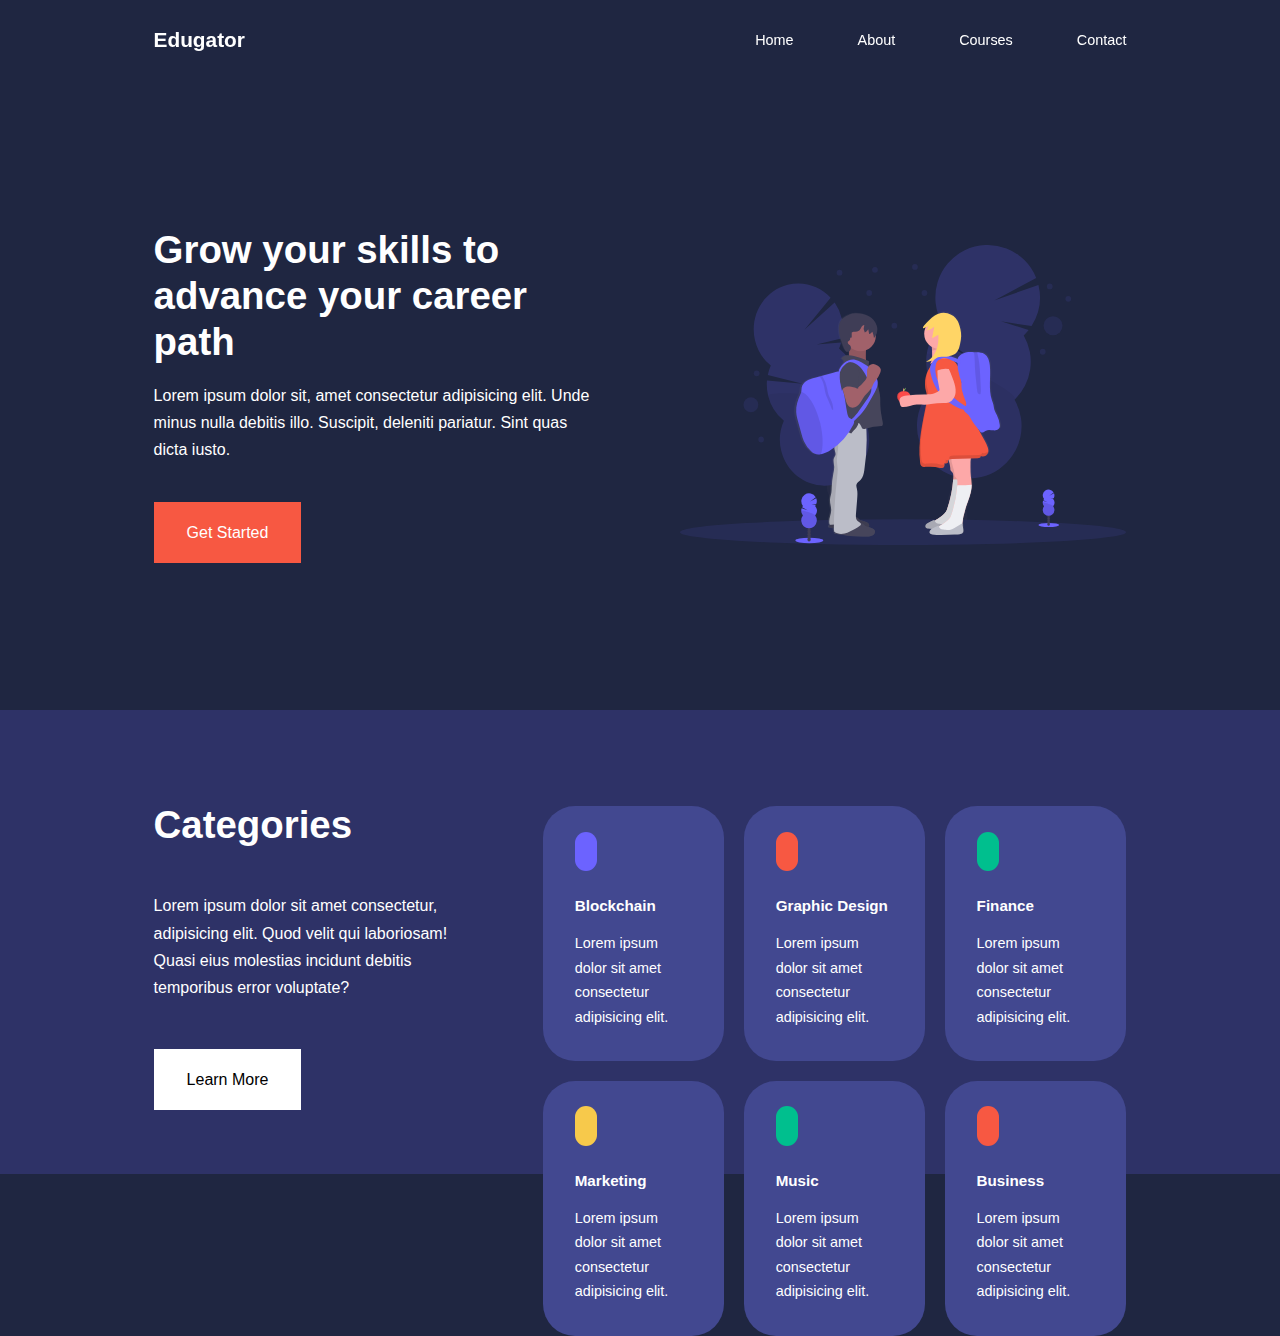
==== index.html @ 5b54a89e "nav scroll function" ====
<!DOCTYPE html>
<html lang="en">

<head>
    <meta charset="UTF-8">
    <meta name="viewport" content="width=device-width, initial-scale=1.0">
    <title>Edugator</title>
    <!-- IconScout cdn -->
    <link rel="stylesheet" href="https://unicons.iconscout.com/release/v4.0.8/css/line.css">
    <link rel="stylesheet" href="./style.css">
</head>

<body>
    <nav>
        <div class="container nav__container">
            <a href="index.html">
                <h4>Edugator</h4>
            </a>

            <ul class="nav__menu">
                <li><a href="index.html">Home</a></li>
                <li><a href="about.html">About</a></li>
                <li><a href="courses.html">Courses</a></li>
                <li><a href="contact.html">Contact</a></li>
            </ul>

            <button id="open-men-btn">
                <i class="uil uil-bars"></i>
            </button>

            <button id="close-menu-btn">
                <i class="uil uil-times"></i>
            </button>
        </div>
    </nav>

    <!-- END OF NAVBAR -->

    <header>
        <div class="container header__container">
            <div class="header__left">
                <h1>
                    Grow your skills to advance your career path
                </h1>
                <p>
                    Lorem ipsum dolor sit, amet consectetur adipisicing elit. Unde minus nulla debitis illo. Suscipit,
                    deleniti pariatur. Sint quas dicta iusto.</p>

                <a href="#" class="btn btn-primary">Get Started</a>
            </div>
            <div class="header__right">
                <div class="header__right-img">
                    <img src="./images/header.svg" alt="Header image">
                </div>
            </div>
        </div>
    </header>
    <!-- END OF HEADER SECTION -->


    <section class="categories">
        <div class="container categories__container">
            <div class="categories__left">
                <h1>Categories</h1>
                <p>Lorem ipsum dolor sit amet consectetur, adipisicing elit. Quod velit qui laboriosam! Quasi eius
                    molestias incidunt debitis temporibus error voluptate?</p>
                <a href="#" class="btn"> Learn More</a>
            </div>

            <div class="categories__right">
                <article class="category">
                    <span class="category__icon">
                        <i class="uil uil-bitcoin-circle"></i>
                    </span>
                    <h5>Blockchain</h5>
                    <p>Lorem ipsum dolor sit amet consectetur adipisicing elit. </p>
                </article>

                <article class="category">
                    <span class="category__icon">
                        <i class="uil uil-palette"></i>
                    </span>
                    <h5>Graphic Design</h5>
                    <p>Lorem ipsum dolor sit amet consectetur adipisicing elit. </p>
                </article>

                <article class="category">
                    <span class="category__icon">
                        <i class="uil uil-usd-circle"></i>
                    </span>
                    <h5>Finance</h5>
                    <p>Lorem ipsum dolor sit amet consectetur adipisicing elit. </p>
                </article>

                <article class="category">
                    <span class="category__icon">
                        <i class="uil uil-megaphone"></i>
                    </span>
                    <h5>Marketing</h5>
                    <p>Lorem ipsum dolor sit amet consectetur adipisicing elit. </p>
                </article>

                <article class="category">
                    <span class="category__icon">
                        <i class="uil uil-music"></i>
                    </span>
                    <h5>Music</h5>
                    <p>Lorem ipsum dolor sit amet consectetur adipisicing elit. </p>
                </article>

                <article class="category">
                    <span class="category__icon">
                        <i class="uil uil-puzzle-piece"></i>
                    </span>
                    <h5>Business</h5>
                    <p>Lorem ipsum dolor sit amet consectetur adipisicing elit. </p>
                </article>
            </div>
        </div>
    </section>
    <!-- END OF CATEGORIES -->

    <script src="./script.js"></script>
</body>

</html>
---- style.css ----
* {
    margin: 0;
    padding: 0;
    box-sizing: border-box;
    border: none;
    outline: none;
    list-style: none;
    text-decoration: none;
}

:root {
    --color-primary: #6c63ff;
    --color-success: #00bf8e;
    --color-warning: #f7c94b;
    --color-danger: #f75842;
    --color-danger-varient: rgba(247, 88, 66, .4);
    --color-white: #fff;
    --color-light: rgba(255, 255, 255, .7);
    --color-black: #000;
    --color-bg: #1f2641;
    --color-bg-1: #2e3267;
    --color-bg-2: #424890;

    --container-width-lg: 76%;
    --container-width-md: 90%;
    --container-width-sm: 94%;

    --transition: all .4s ease
}

body {
    font-family: Montserrat, sans-serif;
    line-height: 1.7;
    color: var(--color-white);
    background: var(--color-bg);
}

.container {
    width: var(--container-width-lg);
    margin: 0 auto;
}

section {
    padding: 6rem 0;
}

section h2 {
    text-align: center;
    margin-bottom: 4rem;
}

h1, h2, h3, h4, h5 {
    line-height: 1.2;
}

h1 {
    font-size: 2.4rem;
}

h2 {
    font-size: 2rem;
}

h3 {
    font-size: 1.6rem;
}

h4 {
    font-size: 1.3rem;
}

a {
    color: var(--color-white);
}

img {
    width: 100%;
    display: block;
    object-fit: cover;
}

.btn {
    display: inline-block;
    background-color: var(--color-white);
    color: var(--color-black);
    padding: 1rem 2rem;
    border: 1px solid transparent;
    font-weight: 500;
    transition: var(--transition);
}

.btn:hover {
    background: transparent;
    border-color: var(--color-white);
    color: white;
}

.btn-primary {
    background: var(--color-danger);
    color: var(--color-white);
}

/* ========== NAVBAR =========== */
nav {
    width: 100%;
    height: 5rem;
    position: fixed;
    top: 0;
    left: 0;
    z-index: 11;
}

.window-scroll {
    background: var(--color-primary);
    box-shadow: 0 3rem 3rem rgba(0, 0, 0, 0.3);
}

.nav__container {
    height: 100%;
    display: flex;
    align-items: center;
    justify-content: space-between;
}

.nav__menu {
    display: flex;
    gap: 4rem;
}

.nav__menu a {
    font-size: .9rem;
    color: var(--color-white);
    transition: var(--transition);
}

.nav__menu a:hover {
    color: var(--color-bg-2);
}

nav button {
    display: none;
}

/* ========= HEADER ========= */
header {
    position: relative;
    top: 5rem;
    overflow: hidden;
    margin-bottom: 5rem;
    height: 70vh;
}

.header__container {
    display: grid;
    grid-template-columns: 1fr 1fr;
    align-items: center;
    height: 100%;
    gap: 5rem;
}

.header__left p {
    margin: 1rem 0 2.4rem;
}

/* CATEGORIES */
.categories {
    background: var(--color-bg-1);
    height: 29rem;
}

.categories h1 {
    line-height: 1;
    margin-bottom: 3rem;
}


.categories__container {
    display: grid;
    grid-template-columns: 40% 60%;
    /* gap: 4rem; */
}

.categories__left p {
    margin: 1rem 0 3rem;
}

.categories__left {
    margin-right: 4rem;
}

.categories__right {
    display: grid;
    grid-template-columns: repeat(3, 1fr);
    gap: 1.2rem;
}

.category {
    background: var(--color-bg-2);
    padding: 2rem;
    border-radius: 2rem;
    transition: var(--transition);
}

.category:hover {
    box-shadow: 0 3rem 3rem rgba(0, 0, 0, 0.2);
    z-index: 1;
}

.category__icon {
    background: var(--color-primary);
    padding: 0.7rem;
    border-radius: 0.9rem;
}

.category:nth-child(2) .category__icon {
    background: var(--color-danger);
}

.category:nth-child(3) .category__icon {
    background: var(--color-success);
}

.category:nth-child(4) .category__icon {
    background: var(--color-warning);
}

.category:nth-child(5) .category__icon {
    background: var(--color-success);
}

.category:nth-child(6) .category__icon {
    background: var(--color-danger);
}

.category h5 {
    margin: 2rem 0 1rem;
    font-size: .95rem;
}

.category p {
    font-size: 0.9rem;
}
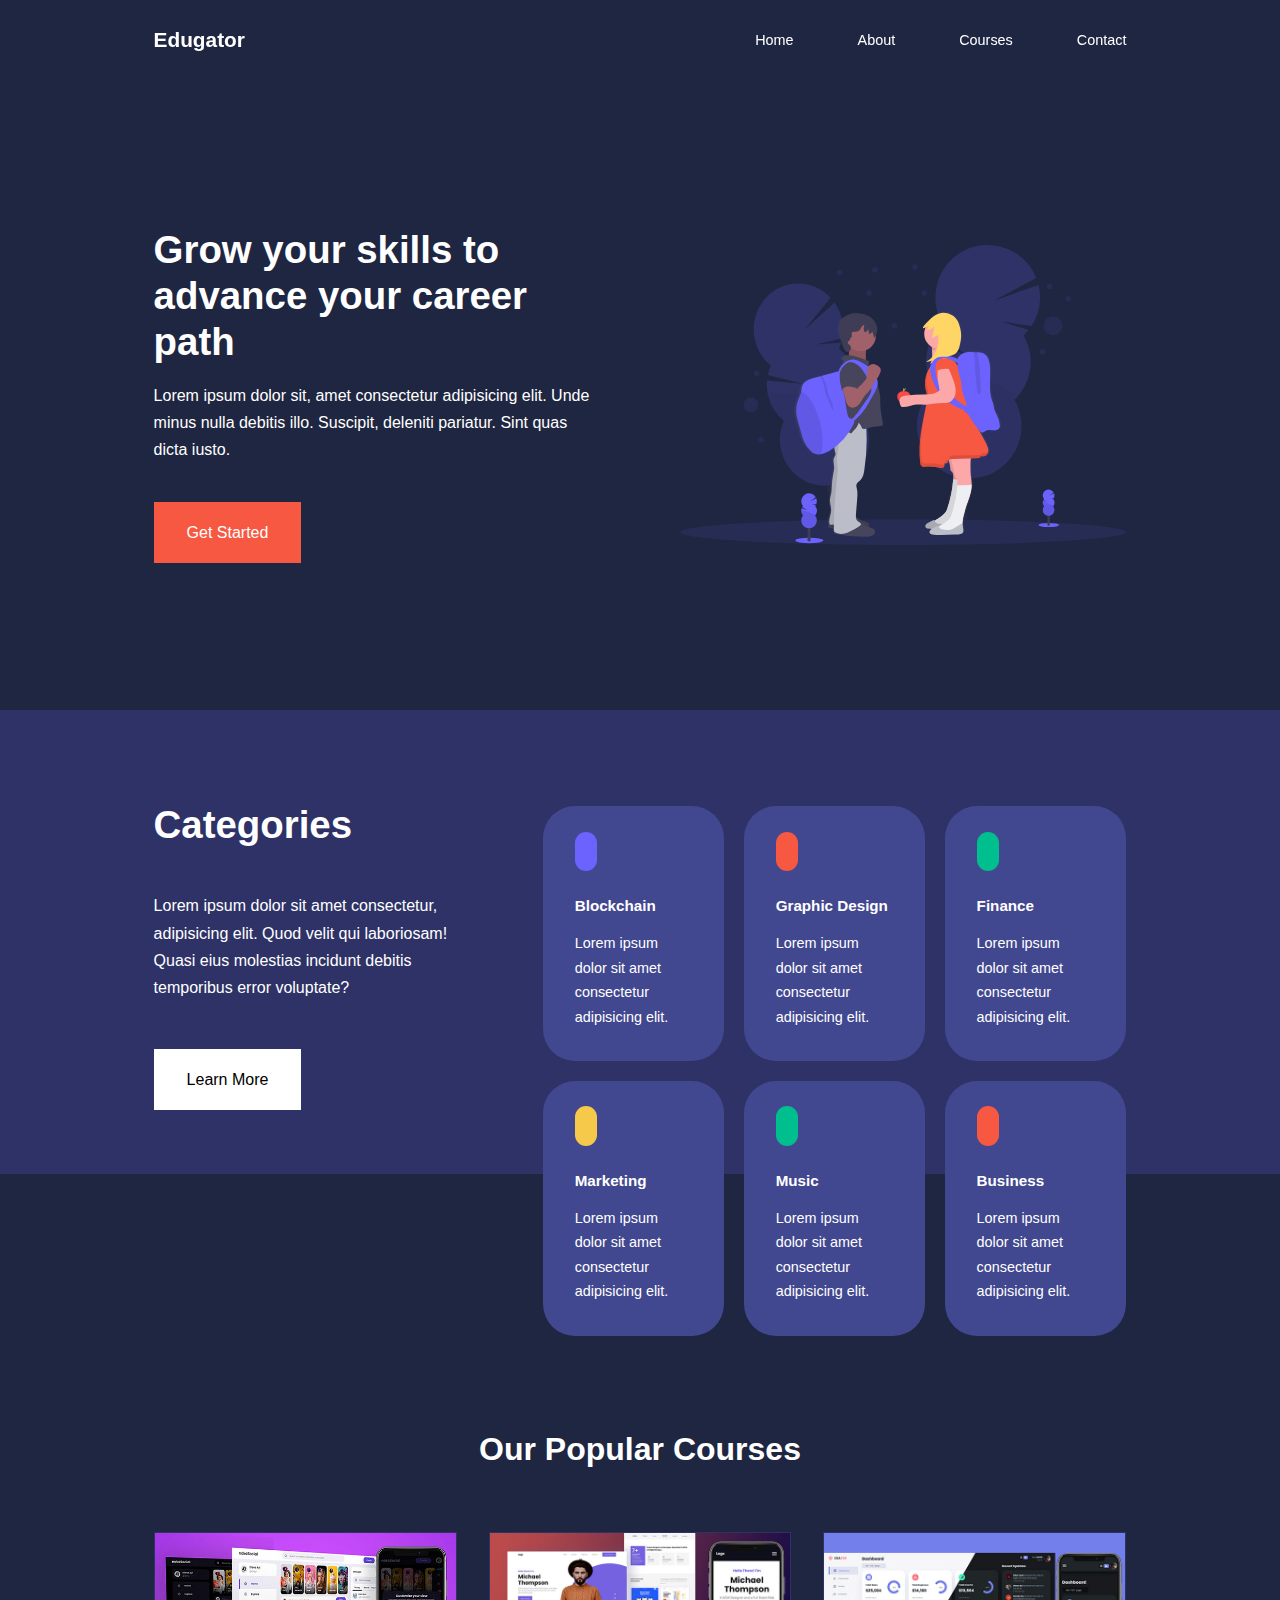
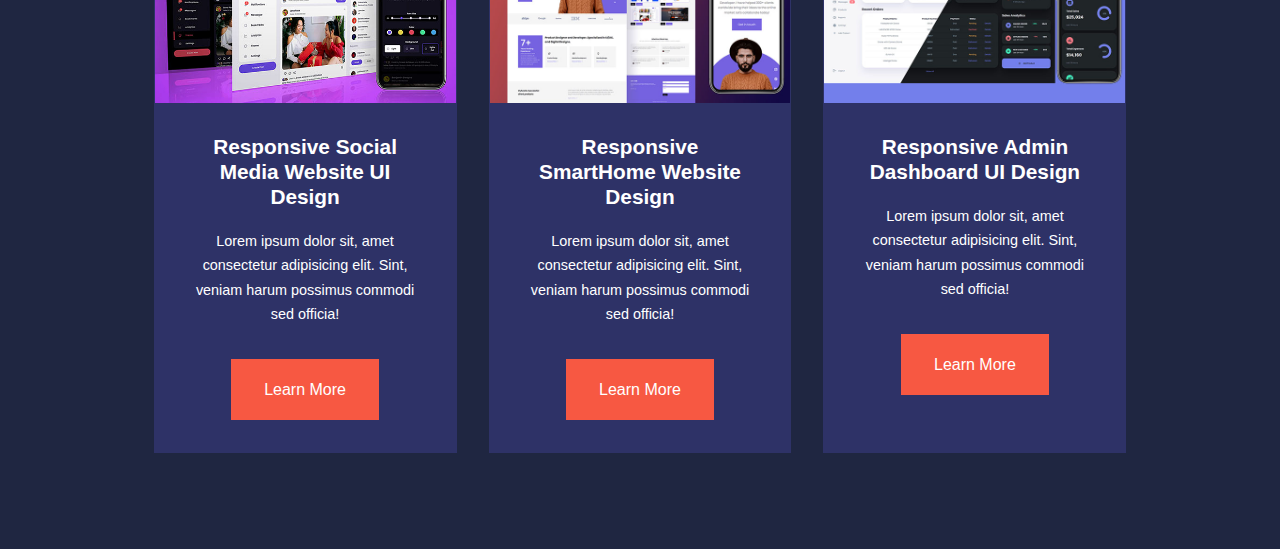
==== commit 2c476ae3: "course section done" ====
--- a/index.html
+++ b/index.html
@@ -120,6 +120,54 @@
     </section>
     <!-- END OF CATEGORIES -->
 
+
+    <section class="courses">
+        <h2>Our Popular Courses</h2>
+        <div class="container courses__container">
+
+            <article class="course">
+                <div class="course__image">
+                    <img src="./images/course1.jpg" alt="">
+                </div>
+                <div class="course__info">
+                    <h4> Responsive Social Media Website UI Design</h4>
+                    <p>Lorem ipsum dolor sit, amet consectetur adipisicing elit. Sint, veniam harum possimus commodi sed
+                        officia!</p>
+                    <a href="#" class="btn btn-primary">Learn More</a>
+                </div>
+
+            </article>
+
+            <article class="course">
+                <div class="course__image">
+                    <img src="./images/course2.jpg" alt="">
+                </div>
+                <div class="course__info">
+
+
+                    <h4> Responsive SmartHome Website Design</h4>
+                    <p>Lorem ipsum dolor sit, amet consectetur adipisicing elit. Sint, veniam harum possimus commodi sed
+                        officia!</p>
+                    <a href="#" class="btn btn-primary">Learn More</a>
+                </div>
+            </article>
+
+            <article class="course">
+                <div class="course__image">
+                    <img src="./images/course3.jpg" alt="">
+                </div>
+                <div class="course__info">
+
+                    <h4> Responsive Admin Dashboard UI Design</h4>
+                    <p>Lorem ipsum dolor sit, amet consectetur adipisicing elit. Sint, veniam harum possimus commodi sed
+                        officia!</p>
+                    <a href="#" class="btn btn-primary">Learn More</a>
+                </div>
+            </article>
+        </div>
+    </section>
+    <!-- END OF COURSES -->
+
     <script src="./script.js"></script>
 </body>
 
--- a/style.css
+++ b/style.css
@@ -239,4 +239,36 @@
 
 .category p {
     font-size: 0.9rem;
+}
+
+/* ========== COURSES ============ */
+.courses {
+    margin-top: 10rem;
+}
+
+.courses__container {
+    display: grid;
+    grid-template-columns: repeat(3, 1fr);
+    gap: 2rem;
+}
+
+.course {
+    background: var(--color-bg-1);
+    border: 1px solid transparent;
+    transition: var(--transition);
+    text-align: center;
+}
+
+.course:hover {
+    background-color: transparent;
+    border-color: var(--color-primary);
+}
+
+.course__info {
+    padding: 2rem;
+}
+
+.course p {
+    margin: 1.2rem 0 2rem;
+    font-size: .9rem;
 }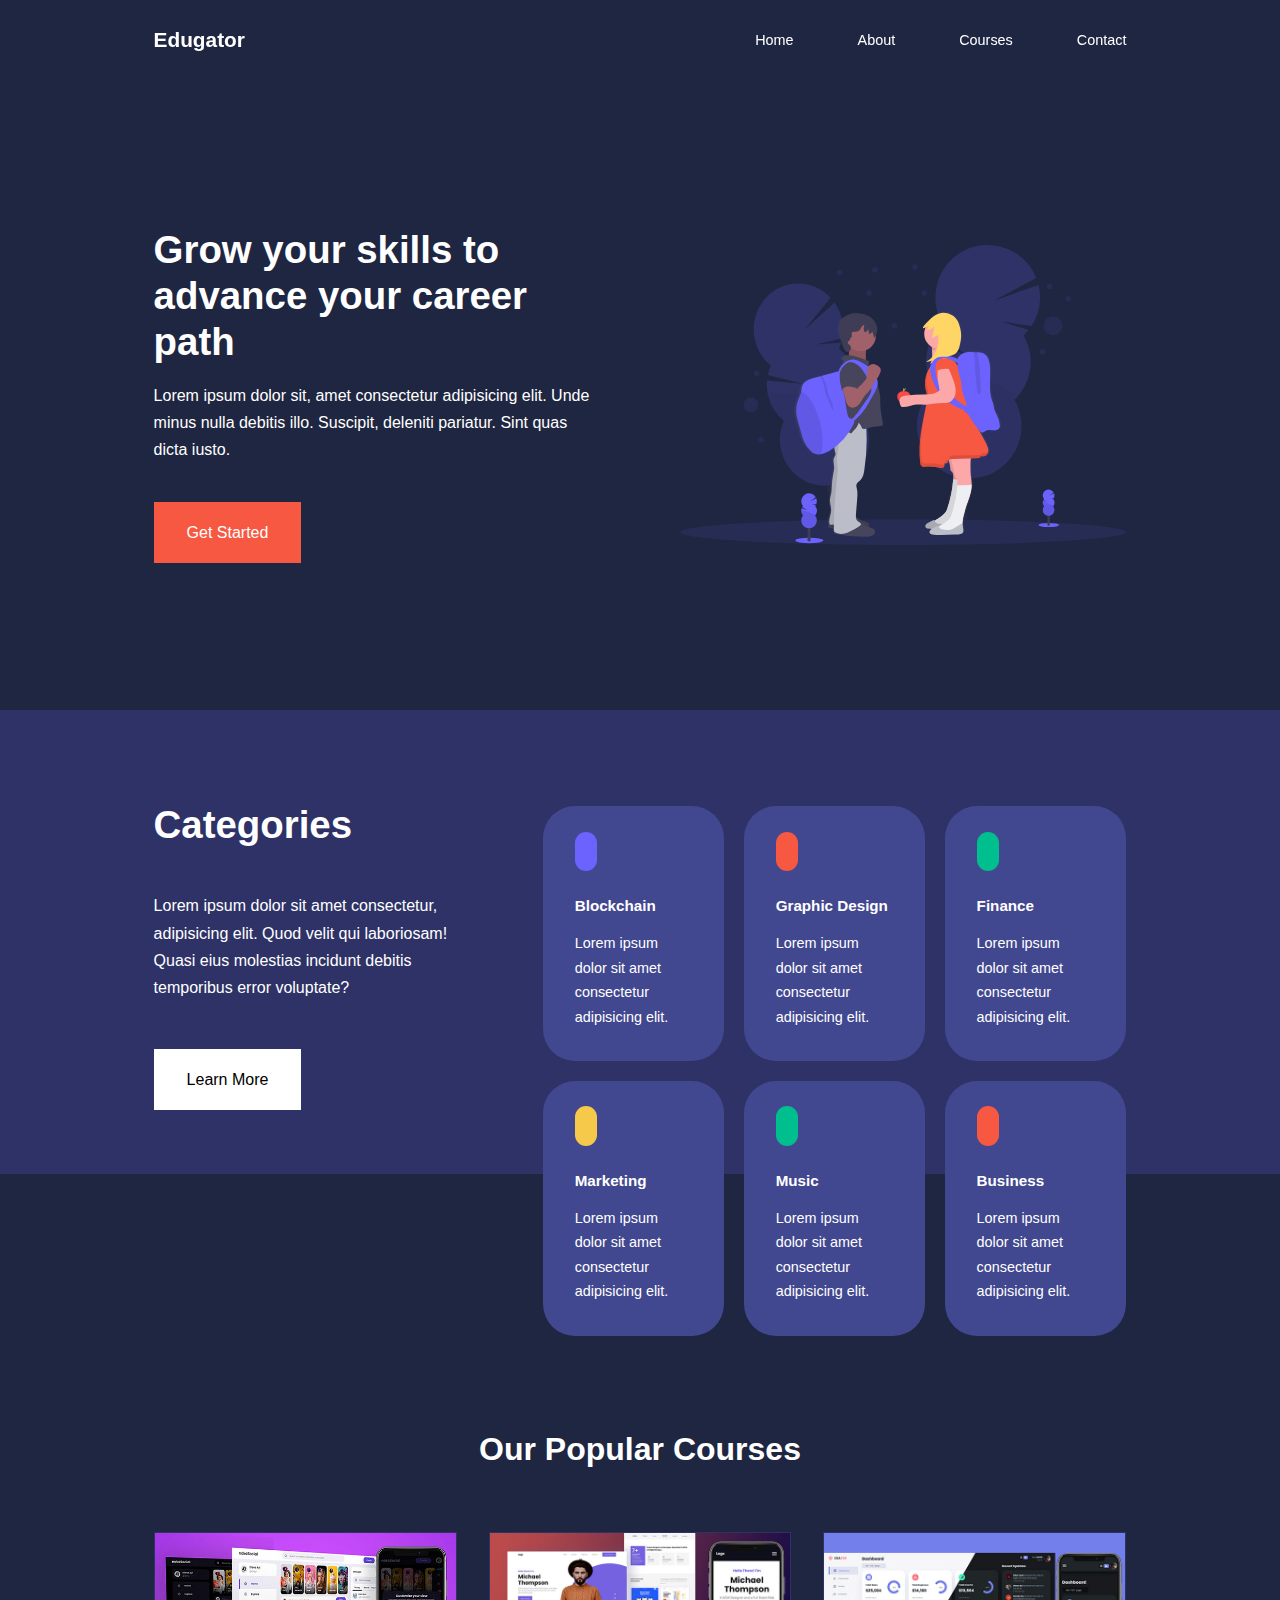
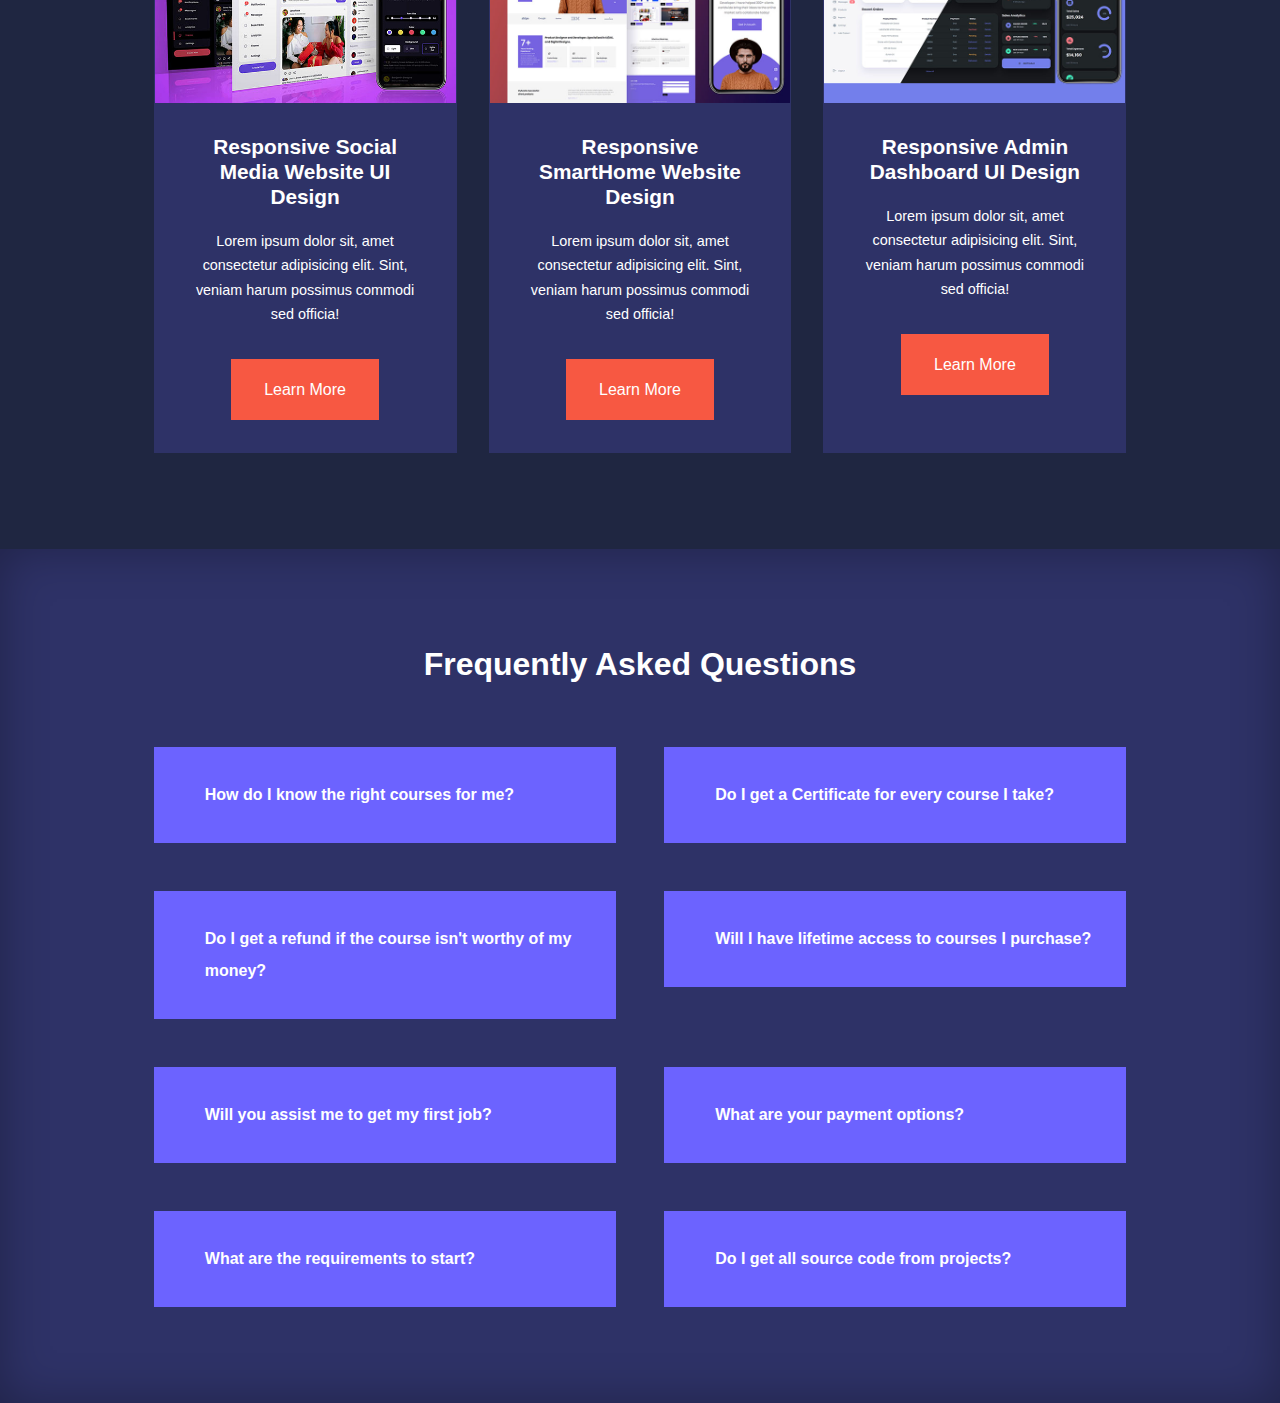
==== commit 4c81eea5: "FAQs done" ====
--- a/index.html
+++ b/index.html
@@ -168,6 +168,131 @@
     </section>
     <!-- END OF COURSES -->
 
+
+    <section class="faqs">
+        <h2>Frequently Asked Questions</h2>
+        <div class="container faqs__container">
+
+            <article class="faq">
+                <div class="faq__icon">
+                    <i class="uil uil-plus"></i>
+                </div>
+                <div class="question__answer">
+                    <h4>How do I know the right courses for me?</h4>
+                    <div class="ans">
+
+                        <p>Lorem ipsum dolor, sit amet consectetur adipisicing elit. Perferendis doloremque laudantium
+                            ex
+                            dolor
+                            mollitia ipsum velit aut, consequatur dignissimos vitae! Lorem ipsum, dolor sit amet
+                            consectetur
+                            adipisicing elit.
+                        </p>
+                    </div>
+                </div>
+            </article>
+
+            <article class="faq">
+                <div class="faq__icon">
+                    <i class="uil uil-plus"></i>
+                </div>
+                <div class="question__answer">
+                    <h4>Do I get a Certificate for every course I take?</h4>
+                    <p>Lorem ipsum dolor, sit amet consectetur adipisicing elit. Perferendis doloremque laudantium ex
+                        dolor
+                        mollitia ipsum velit aut, consequatur dignissimos vitae! Lorem ipsum, dolor sit amet consectetur
+                        adipisicing elit.
+                    </p>
+                </div>
+            </article>
+
+            <article class="faq">
+                <div class="faq__icon">
+                    <i class="uil uil-plus"></i>
+                </div>
+                <div class="question__answer">
+                    <h4>Do I get a refund if the course isn't worthy of my money?</h4>
+                    <p>Lorem ipsum dolor, sit amet consectetur adipisicing elit. Perferendis doloremque laudantium ex
+                        dolor
+                        mollitia ipsum velit aut, consequatur dignissimos vitae! Lorem ipsum, dolor sit amet consectetur
+                        adipisicing elit.
+                    </p>
+                </div>
+            </article>
+
+            <article class="faq">
+                <div class="faq__icon">
+                    <i class="uil uil-plus"></i>
+                </div>
+                <div class="question__answer">
+                    <h4>Will I have lifetime access to courses I purchase?</h4>
+                    <p>Lorem ipsum dolor, sit amet consectetur adipisicing elit. Perferendis doloremque laudantium ex
+                        dolor
+                        mollitia ipsum velit aut, consequatur dignissimos vitae! Lorem ipsum, dolor sit amet consectetur
+                        adipisicing elit.
+                    </p>
+                </div>
+            </article>
+
+            <article class="faq">
+                <div class="faq__icon">
+                    <i class="uil uil-plus"></i>
+                </div>
+                <div class="question__answer">
+                    <h4>Will you assist me to get my first job?</h4>
+                    <p>Lorem ipsum dolor, sit amet consectetur adipisicing elit. Perferendis doloremque laudantium ex
+                        dolor
+                        mollitia ipsum velit aut, consequatur dignissimos vitae! Lorem ipsum, dolor sit amet consectetur
+                        adipisicing elit.
+                    </p>
+                </div>
+            </article>
+
+            <article class="faq">
+                <div class="faq__icon">
+                    <i class="uil uil-plus"></i>
+                </div>
+                <div class="question__answer">
+                    <h4>What are your payment options?</h4>
+                    <p>Lorem ipsum dolor, sit amet consectetur adipisicing elit. Perferendis doloremque laudantium ex
+                        dolor
+                        mollitia ipsum velit aut, consequatur dignissimos vitae! Lorem ipsum, dolor sit amet consectetur
+                        adipisicing elit.
+                    </p>
+                </div>
+            </article>
+
+            <article class="faq">
+                <div class="faq__icon">
+                    <i class="uil uil-plus"></i>
+                </div>
+                <div class="question__answer">
+                    <h4>What are the requirements to start?</h4>
+                    <p>Lorem ipsum dolor, sit amet consectetur adipisicing elit. Perferendis doloremque laudantium ex
+                        dolor
+                        mollitia ipsum velit aut, consequatur dignissimos vitae! Lorem ipsum, dolor sit amet consectetur
+                        adipisicing elit.
+                    </p>
+                </div>
+            </article>
+
+            <article class="faq">
+                <div class="faq__icon">
+                    <i class="uil uil-plus"></i>
+                </div>
+                <div class="question__answer">
+                    <h4>Do I get all source code from projects?</h4>
+                    <p>Lorem ipsum dolor, sit amet consectetur adipisicing elit. Perferendis doloremque laudantium ex
+                        dolor
+                        mollitia ipsum velit aut, consequatur dignissimos vitae! Lorem ipsum, dolor sit amet consectetur
+                        adipisicing elit.
+                    </p>
+                </div>
+            </article>
+        </div>
+    </section>
+    <!-- =========== END OF FAQS =========== -->
+
     <script src="./script.js"></script>
 </body>
 
--- a/style.css
+++ b/style.css
@@ -7,6 +7,8 @@
     list-style: none;
     text-decoration: none;
 }
+
+@import url('https://fonts.googleapis.com/css2?family=Poppins:wght@200;300;400;500;600&family=Roboto:ital,wght@0,300;0,400;0,500;0,700;0,900;1,400&display=swap');
 
 :root {
     --color-primary: #6c63ff;
@@ -29,7 +31,8 @@
 }
 
 body {
-    font-family: Montserrat, sans-serif;
+    /* font-family: Montserrat, sans-serif; */
+    font-family: 'Roboto', sans-serif;
     line-height: 1.7;
     color: var(--color-white);
     background: var(--color-bg);
@@ -271,4 +274,43 @@
 .course p {
     margin: 1.2rem 0 2rem;
     font-size: .9rem;
+}
+
+/* ========== FAQS ============ */
+.faqs {
+    background: var(--color-bg-1);
+    box-shadow: inset 0 0 3rem rgba(0, 0, 0, 0.3);
+}
+
+.faqs__container {
+    display: grid;
+    grid-template-columns: 1fr 1fr;
+    gap: 3rem;
+}
+
+.faq {
+    background: var(--color-primary);
+    display: flex;
+    padding: 2rem;
+    gap: 1.2rem;
+    height: fit-content;
+    align-items: flex-start;
+    cursor: pointer;
+    transition: var(--transition);
+    overflow: hidden;
+}
+
+.faq h4 {
+    font-size: 1rem;
+    line-height: 2rem;
+}
+
+.faq p {
+    margin-top: 1rem;
+    font-size: .9rem;
+    display: none;
+}
+
+.faq.open p {
+    display: block;
 }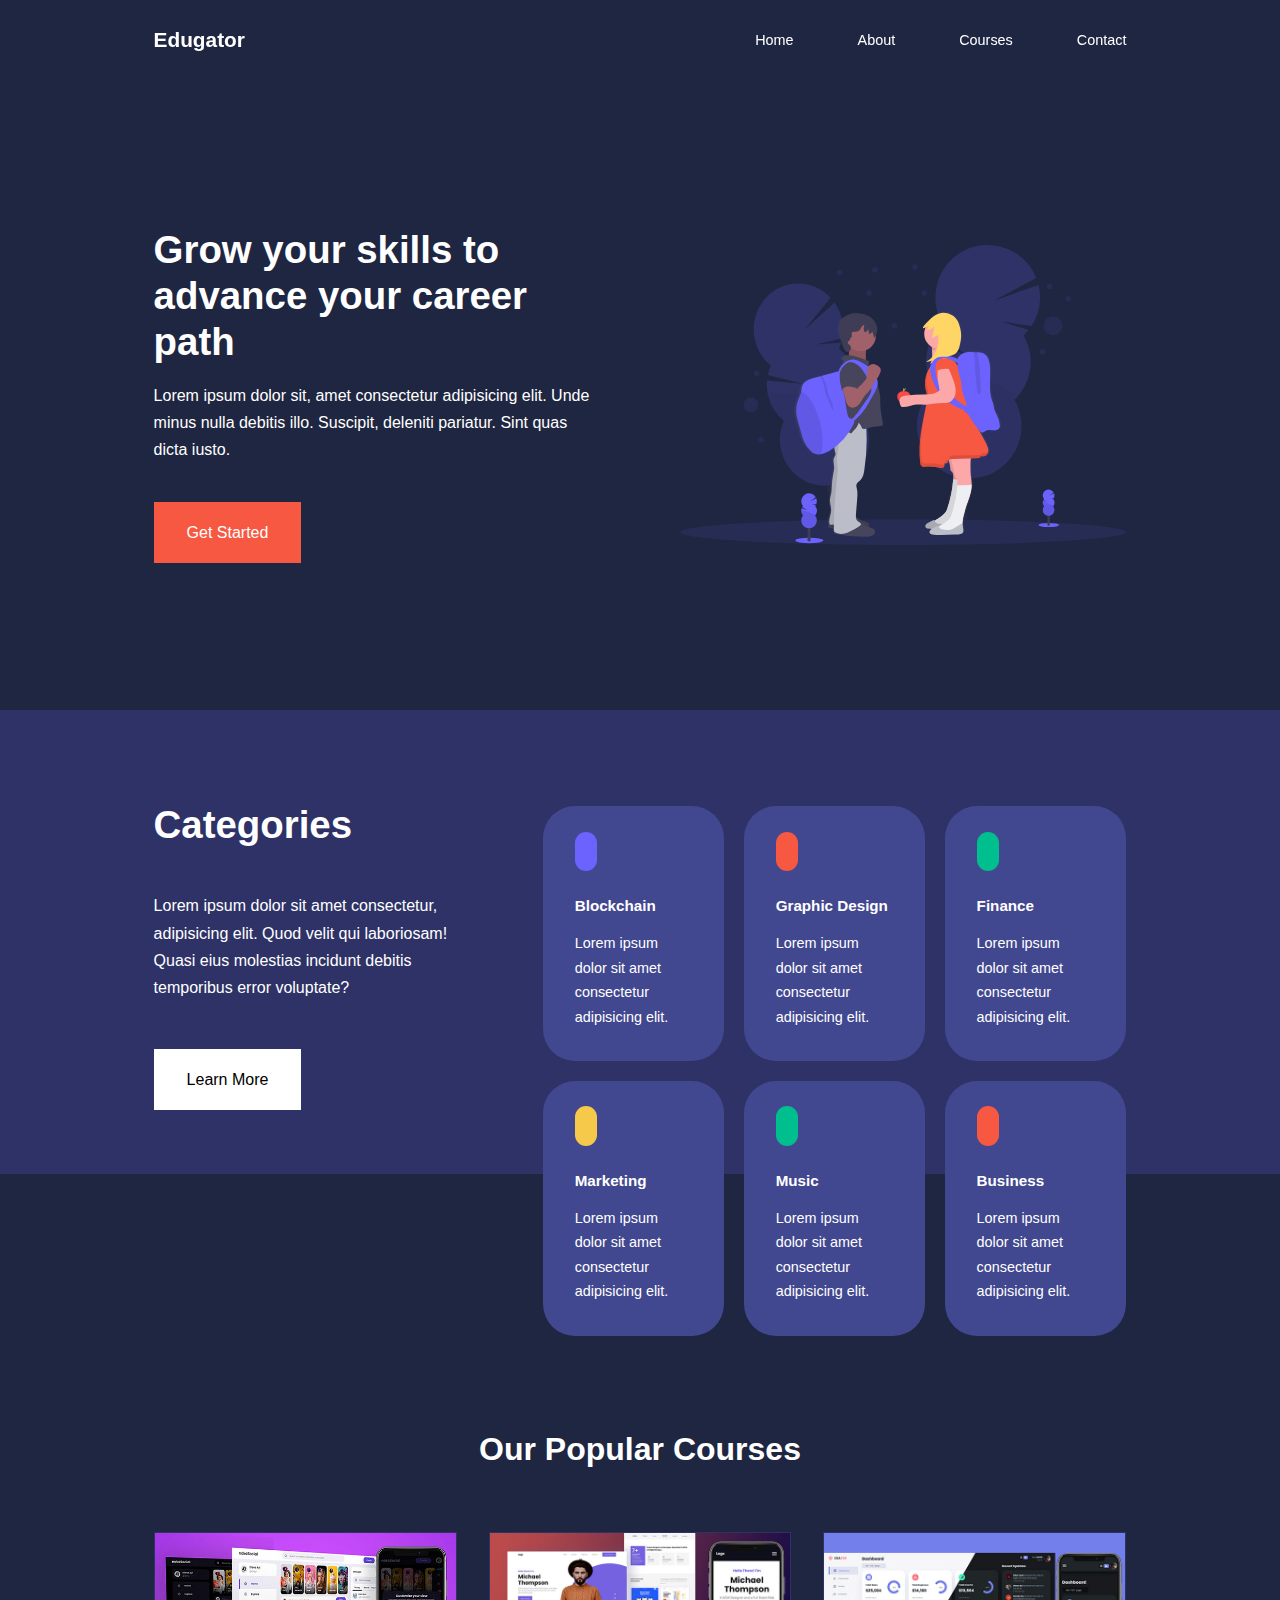
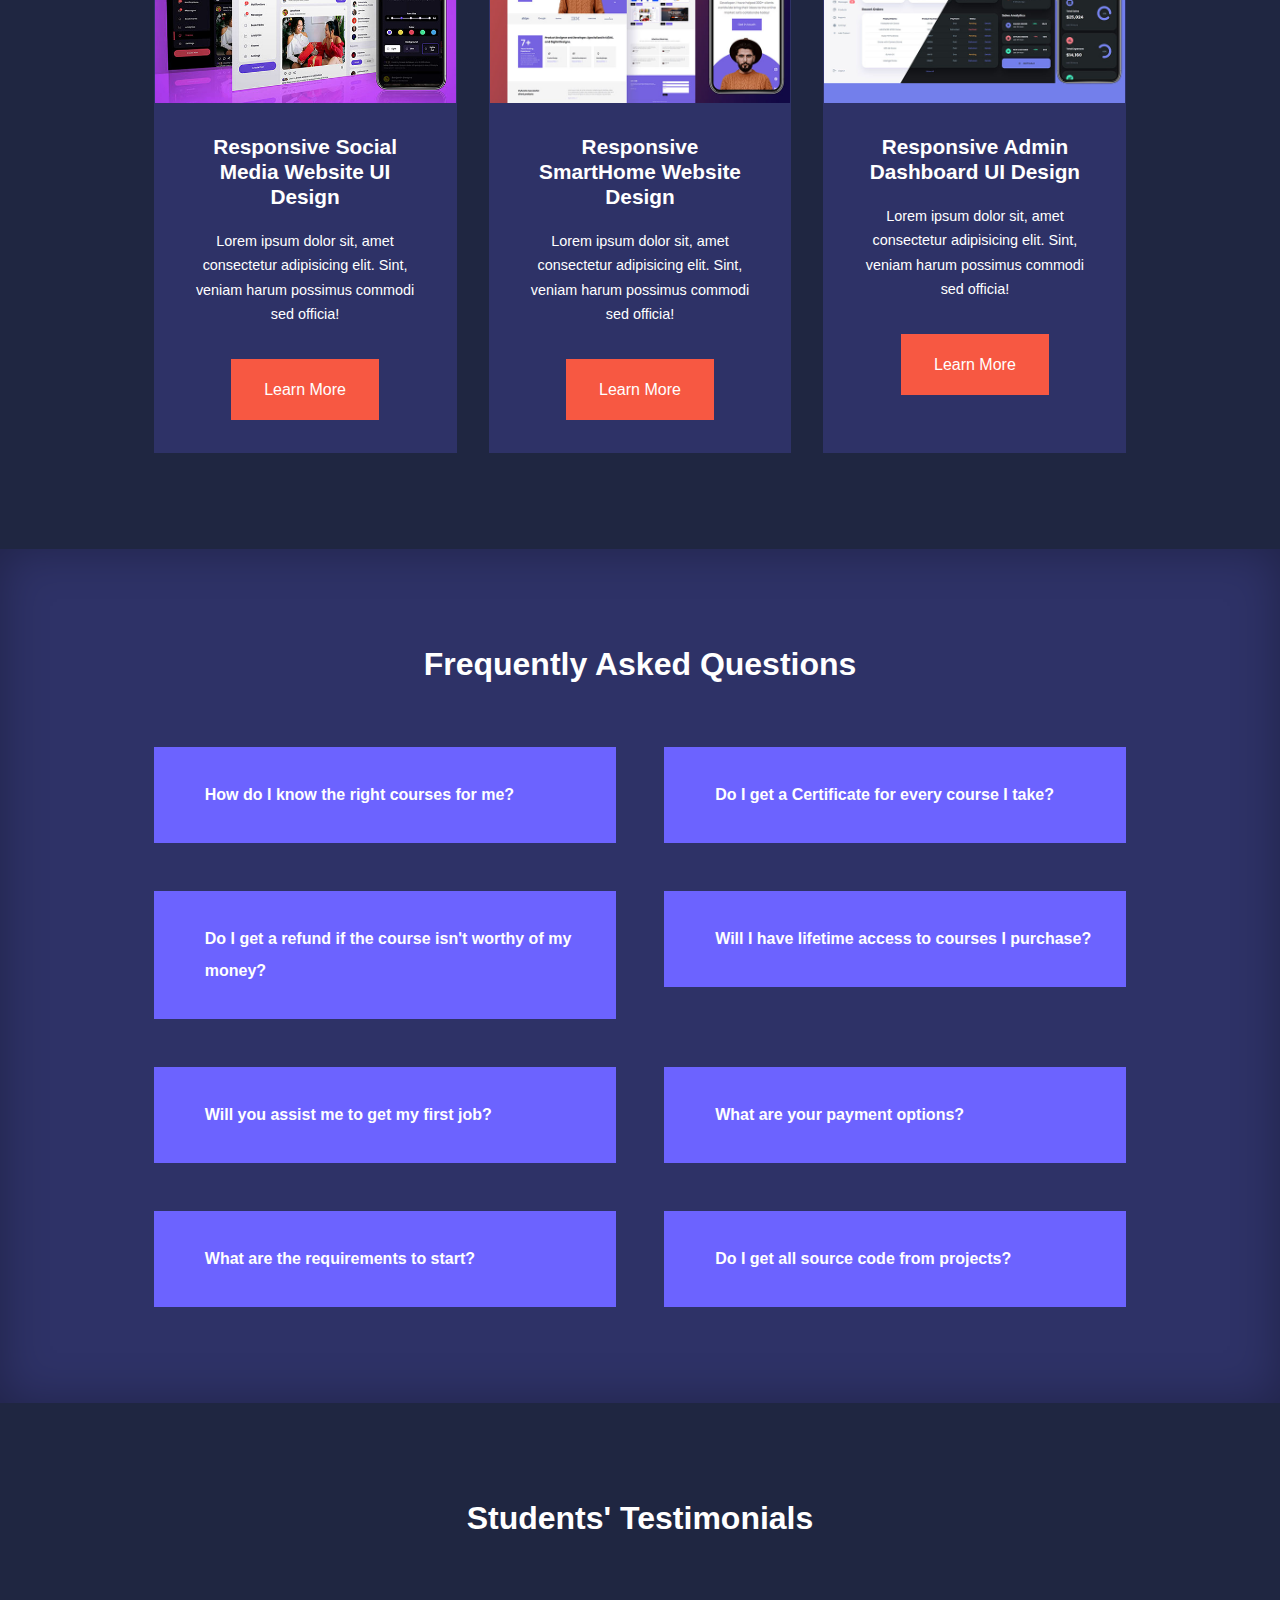
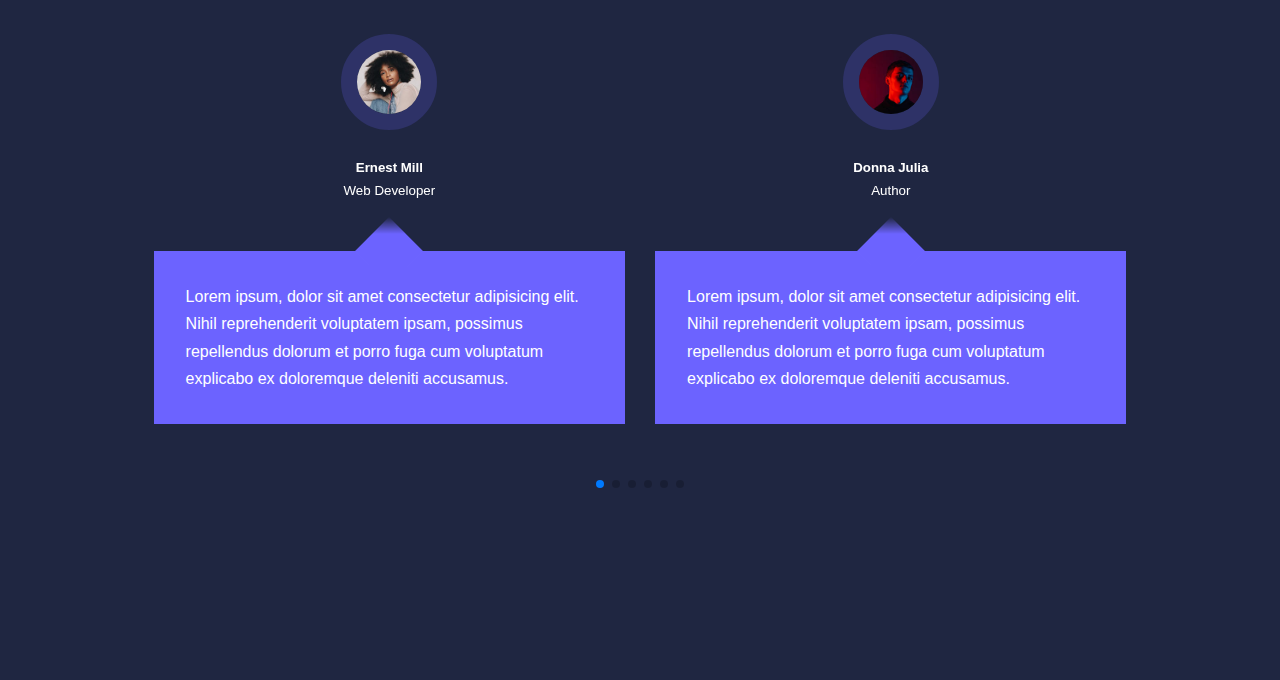
==== commit 886d8ba4: "Testimonials done" ====
--- a/index.html
+++ b/index.html
@@ -5,9 +5,16 @@
     <meta charset="UTF-8">
     <meta name="viewport" content="width=device-width, initial-scale=1.0">
     <title>Edugator</title>
+    <link rel="preconnect" href="https://fonts.googleapis.com">
+    <link rel="preconnect" href="https://fonts.gstatic.com" crossorigin>
+    <link
+        href="https://fonts.googleapis.com/css2?family=Poppins:wght@200;300;400;500;600;700&family=Roboto:ital,wght@0,300;0,400;0,500;0,700;0,900;1,400&family=Vina+Sans&display=swap"
+        rel="stylesheet">
     <!-- IconScout cdn -->
     <link rel="stylesheet" href="https://unicons.iconscout.com/release/v4.0.8/css/line.css">
     <link rel="stylesheet" href="./style.css">
+
+    <link rel="stylesheet" href="https://cdn.jsdelivr.net/npm/swiper@11/swiper-bundle.min.css" />
 </head>
 
 <body>
@@ -179,16 +186,13 @@
                 </div>
                 <div class="question__answer">
                     <h4>How do I know the right courses for me?</h4>
-                    <div class="ans">
-
-                        <p>Lorem ipsum dolor, sit amet consectetur adipisicing elit. Perferendis doloremque laudantium
-                            ex
-                            dolor
-                            mollitia ipsum velit aut, consequatur dignissimos vitae! Lorem ipsum, dolor sit amet
-                            consectetur
-                            adipisicing elit.
-                        </p>
-                    </div>
+                    <p>Lorem ipsum dolor, sit amet consectetur adipisicing elit. Perferendis doloremque laudantium
+                        ex
+                        dolor
+                        mollitia ipsum velit aut, consequatur dignissimos vitae! Lorem ipsum, dolor sit amet
+                        consectetur
+                        adipisicing elit.
+                    </p>
                 </div>
             </article>
 
@@ -293,7 +297,159 @@
     </section>
     <!-- =========== END OF FAQS =========== -->
 
+
+    <section class="testimonials">
+        <div class="container testimonials__container mySwiper">
+            <h2>Students' Testimonials</h2>
+
+            <div class="swiper-wrapper">
+                <article class="testimonial swiper-slide">
+                    <div class="testimonial__img">
+                        <img src="./images/avatar1.jpg" alt="">
+                    </div>
+                    <div class="testimonial__info">
+                        <h5>Ernest Mill</h5>
+                        <small>Web Developer</small>
+                    </div>
+                    <div class="testimonial__body">
+                        <p>
+                            Lorem ipsum, dolor sit amet consectetur adipisicing elit. Nihil reprehenderit voluptatem
+                            ipsam, possimus repellendus dolorum et porro fuga cum voluptatum explicabo ex doloremque
+                            deleniti accusamus.
+                        </p>
+                    </div>
+                </article>
+
+                <article class="testimonial swiper-slide">
+                    <div class="testimonial__img">
+                        <img src="./images/avatar2.jpg" alt="">
+                    </div>
+                    <div class="testimonial__info">
+                        <h5>Donna Julia</h5>
+                        <small>Author</small>
+                    </div>
+                    <div class="testimonial__body">
+                        <p>
+                            Lorem ipsum, dolor sit amet consectetur adipisicing elit. Nihil reprehenderit voluptatem
+                            ipsam, possimus repellendus dolorum et porro fuga cum voluptatum explicabo ex doloremque
+                            deleniti accusamus.
+                        </p>
+                    </div>
+                </article>
+
+                <article class="testimonial swiper-slide">
+                    <div class="testimonial__img">
+                        <img src="./images/avatar3.jpg" alt="">
+                    </div>
+                    <div class="testimonial__info">
+                        <h5>John Doe</h5>
+                        <small>Web Developer</small>
+                    </div>
+                    <div class="testimonial__body">
+                        <p>
+                            Lorem ipsum, dolor sit amet consectetur adipisicing elit. Nihil reprehenderit voluptatem
+                            ipsam, possimus repellendus dolorum et porro fuga cum voluptatum explicabo ex doloremque
+                            deleniti accusamus.
+                        </p>
+                    </div>
+                </article>
+
+                <article class="testimonial swiper-slide">
+                    <div class="testimonial__img">
+                        <img src="./images/avatar4.jpg" alt="">
+                    </div>
+                    <div class="testimonial__info">
+                        <h5>Ernest Mill</h5>
+                        <small>Web Developer</small>
+                    </div>
+                    <div class="testimonial__body">
+                        <p>
+                            Lorem ipsum, dolor sit amet consectetur adipisicing elit. Nihil reprehenderit voluptatem
+                            ipsam, possimus repellendus dolorum et porro fuga cum voluptatum explicabo ex doloremque
+                            deleniti accusamus.
+                        </p>
+                    </div>
+                </article>
+
+                <article class="testimonial swiper-slide">
+                    <div class="testimonial__img">
+                        <img src="./images/avatar5.jpg" alt="">
+                    </div>
+                    <div class="testimonial__info">
+                        <h5>Sagor</h5>
+                        <small>Web Developer</small>
+                    </div>
+                    <div class="testimonial__body">
+                        <p>
+                            Lorem ipsum, dolor sit amet consectetur adipisicing elit. Nihil reprehenderit voluptatem
+                            ipsam, possimus repellendus dolorum et porro fuga cum voluptatum explicabo ex doloremque
+                            deleniti accusamus.
+                        </p>
+                    </div>
+                </article>
+
+                <article class="testimonial swiper-slide">
+                    <div class="testimonial__img">
+                        <img src="./images/avatar6.jpg" alt="">
+                    </div>
+                    <div class="testimonial__info">
+                        <h5>Donna Inez</h5>
+                        <small>Web Designer</small>
+                    </div>
+                    <div class="testimonial__body">
+                        <p>
+                            Lorem ipsum, dolor sit amet consectetur adipisicing elit. Nihil reprehenderit voluptatem
+                            ipsam, possimus repellendus dolorum et porro fuga cum voluptatum explicabo ex doloremque
+                            deleniti accusamus.
+                        </p>
+                    </div>
+                </article>
+
+                <article class="testimonial swiper-slide">
+                    <div class="testimonial__img">
+                        <img src="./images/avatar7.jpg" alt="">
+                    </div>
+                    <div class="testimonial__info">
+                        <h5>Jane Doe</h5>
+                        <small>Fashion Designer</small>
+                    </div>
+                    <div class="testimonial__body">
+                        <p>
+                            Lorem ipsum, dolor sit amet consectetur adipisicing elit. Nihil reprehenderit voluptatem
+                            ipsam, possimus repellendus dolorum et porro fuga cum voluptatum explicabo ex doloremque
+                            deleniti accusamus.
+                        </p>
+                    </div>
+                </article>
+
+
+            </div>
+            <div class="swiper-pagination"></div>
+        </div>
+    </section>
+    <!-- =========== END OF TESTIMONIALS =========== -->
+
+
     <script src="./script.js"></script>
+
+    <script src="https://cdn.jsdelivr.net/npm/swiper@11/swiper-bundle.min.js"></script>
+
+    <!-- Initialize Swiper -->
+    <script>
+        var swiper = new Swiper(".mySwiper", {
+            slidesPerView: 1,
+            spaceBetween: 30,
+            pagination: {
+                el: ".swiper-pagination",
+                clickable: true,
+            },
+            breakpoints: {
+                600: {
+                    slidesPerView: 2
+                }
+            }
+        });
+    </script>
 </body>
 
 </html>--- a/style.css
+++ b/style.css
@@ -8,7 +8,6 @@
     text-decoration: none;
 }
 
-@import url('https://fonts.googleapis.com/css2?family=Poppins:wght@200;300;400;500;600&family=Roboto:ital,wght@0,300;0,400;0,500;0,700;0,900;1,400&display=swap');
 
 :root {
     --color-primary: #6c63ff;
@@ -31,8 +30,7 @@
 }
 
 body {
-    /* font-family: Montserrat, sans-serif; */
-    font-family: 'Roboto', sans-serif;
+    font-family: Montserrat, sans-serif;
     line-height: 1.7;
     color: var(--color-white);
     background: var(--color-bg);
@@ -298,6 +296,7 @@
     cursor: pointer;
     transition: var(--transition);
     overflow: hidden;
+    user-select: none;
 }
 
 .faq h4 {
@@ -313,4 +312,52 @@
 
 .faq.open p {
     display: block;
+}
+
+
+/* ========== TESTIMONIALS ============ */
+
+.testimonials__container {
+    margin-bottom: 5rem;
+    overflow-x: hidden;
+    position: relative;
+    padding-bottom: 5rem;
+}
+
+.testimonial {
+    padding-top: 2rem;
+}
+
+.testimonial__img {
+    width: 6rem;
+    height: 6rem;
+    overflow: hidden;
+    border-radius: 50%;
+    border: 1rem solid var(--color-bg-1);
+    margin: 0 auto;
+}
+
+.testimonial__info {
+    text-align: center;
+    margin-top: 1.9rem;
+}
+
+.testimonial__body {
+    background: var(--color-primary);
+    padding: 2rem;
+    margin-top: 3rem;
+    position: relative;
+}
+
+.testimonial__body::before {
+    content: "";
+    background: linear-gradient(-135deg, transparent, var(--color-primary), var(--color-primary), var(--color-primary), var(--color-primary));
+    height: 3rem;
+    width: 3rem;
+    display: block;
+    position: absolute;
+    top: 0rem;
+    left: 50%;
+    transform: translate(-50%, -50%) rotate(-45deg);
+
 }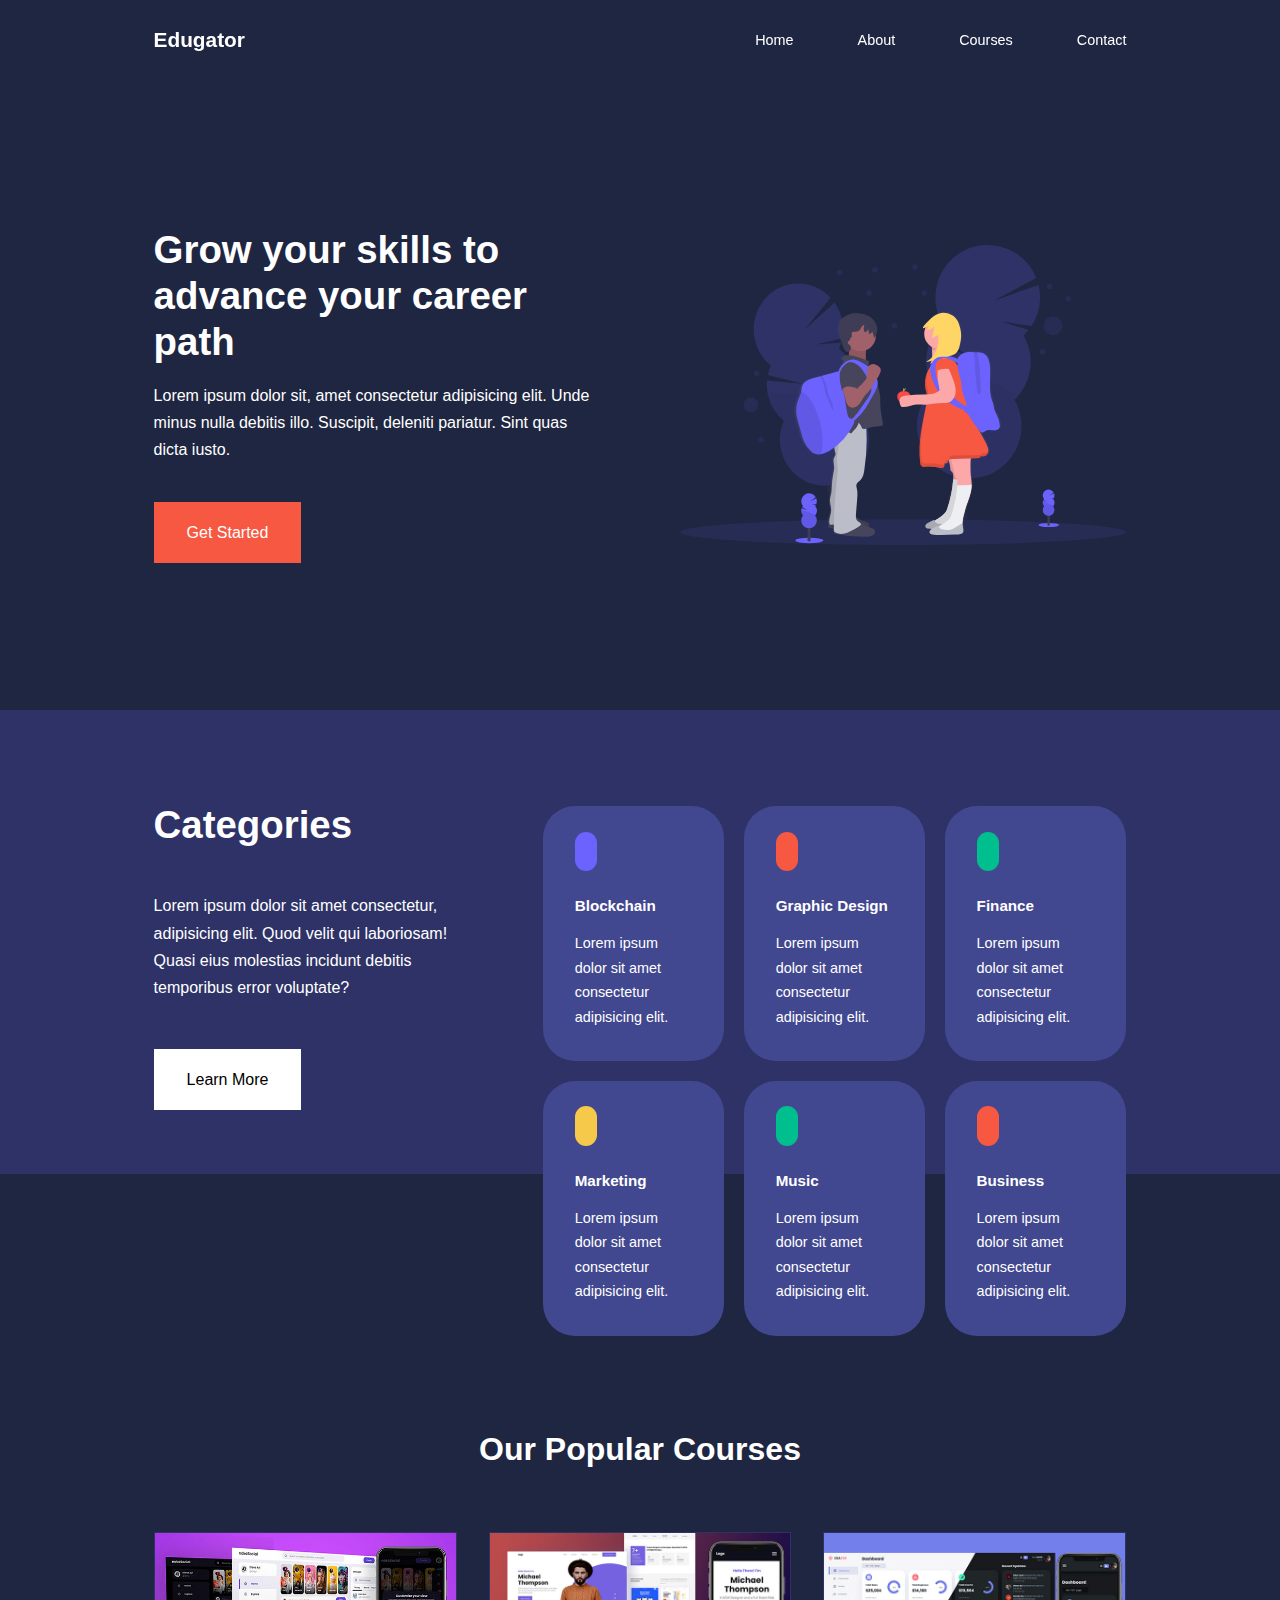
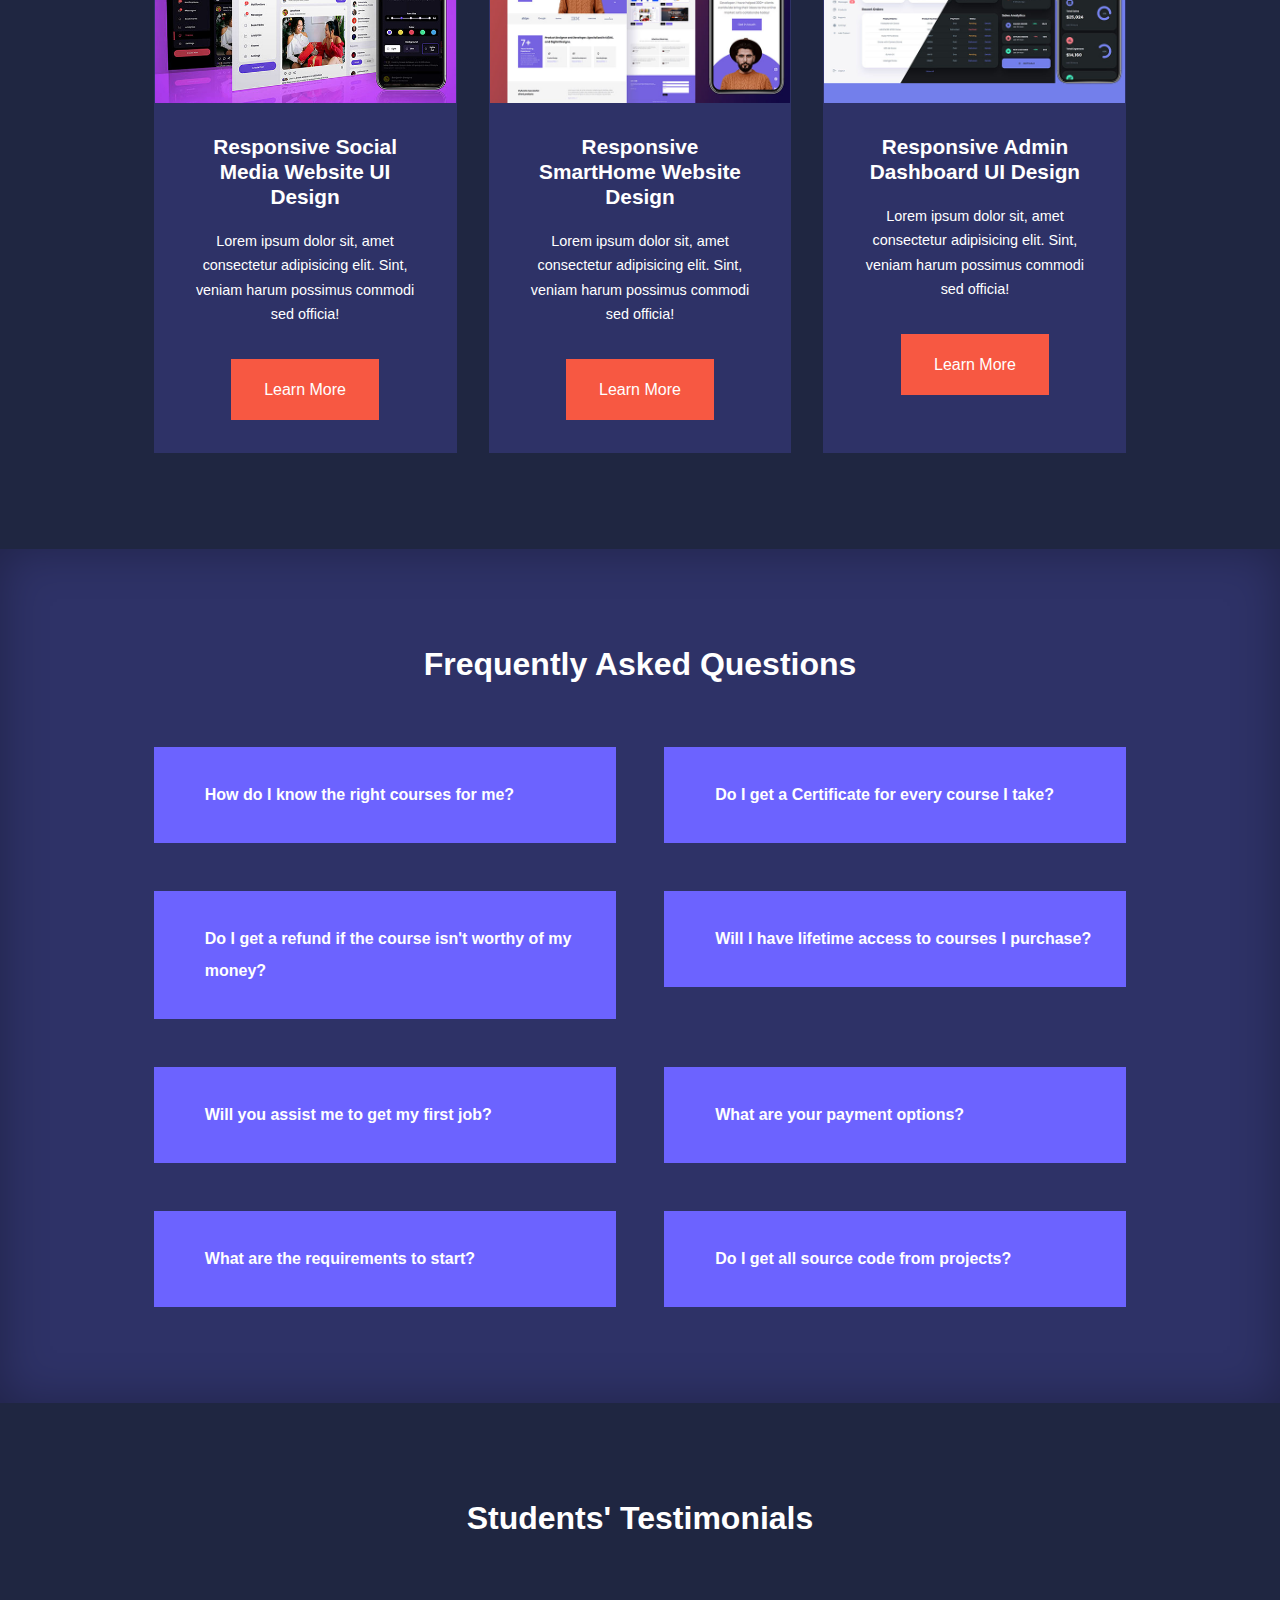
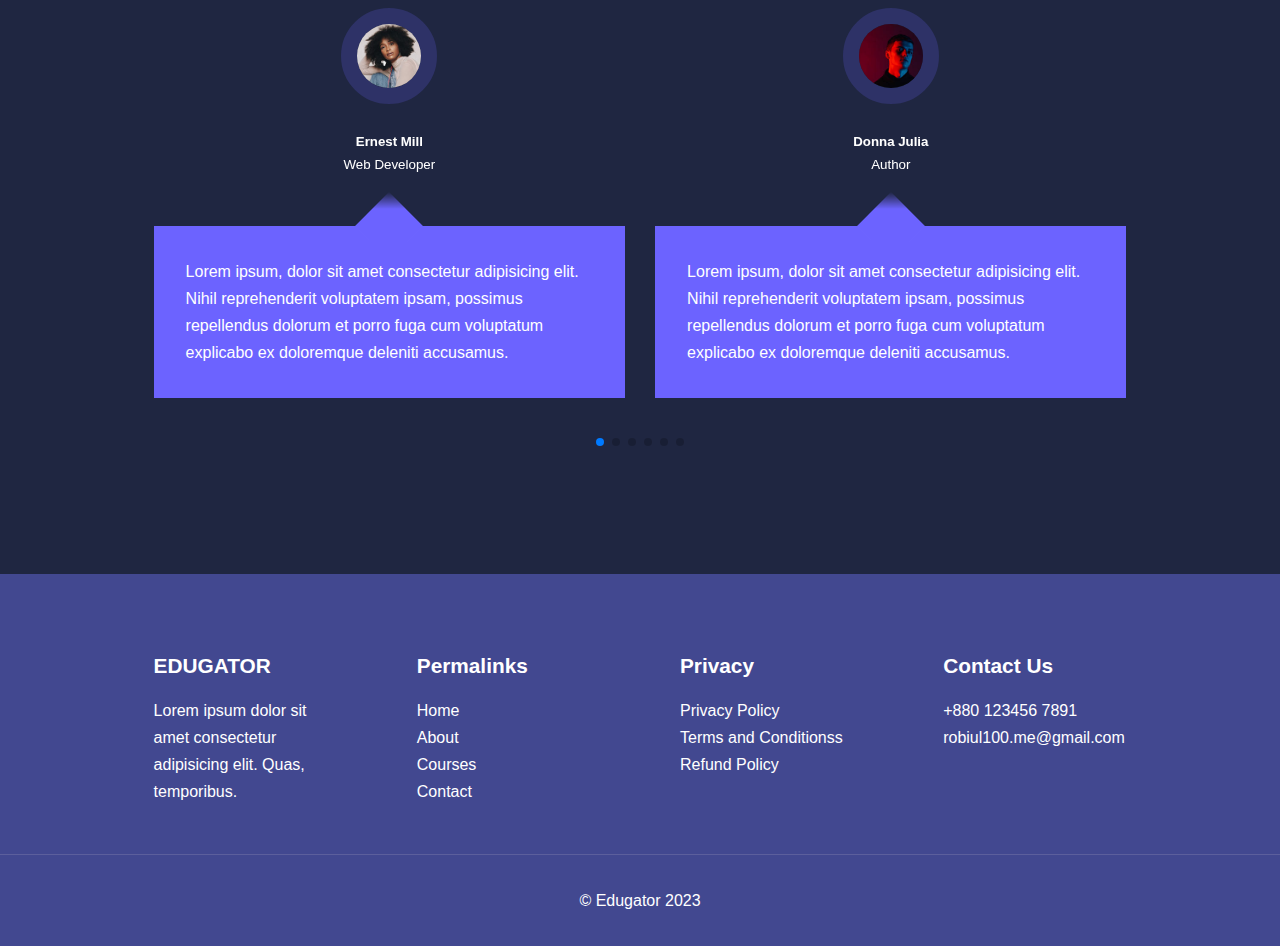
==== commit 1da56a64: "Footer done" ====
--- a/index.html
+++ b/index.html
@@ -428,6 +428,77 @@
         </div>
     </section>
     <!-- =========== END OF TESTIMONIALS =========== -->
+
+
+    <footer class="footer">
+        <div class="container footer__container">
+            <div class="footer__1">
+                <a href="#" class="footer__logo">
+                    <h4>EDUGATOR</h4>
+                </a>
+
+                <p>
+                    Lorem ipsum dolor sit amet consectetur adipisicing elit. Quas, temporibus.
+                </p>
+            </div>
+
+            <div class="footer__2">
+                <h4>Permalinks</h4>
+                <ul>
+                    <li>
+                        <a href="#">Home</a>
+                    </li>
+                    <li>
+                        <a href="#">About</a>
+                    </li>
+                    <li>
+                        <a href="#">Courses</a>
+                    </li>
+                    <li>
+                        <a href="#">Contact</a>
+                    </li>
+                </ul>
+            </div>
+
+            <div class="footer__3">
+                <h4>Privacy</h4>
+                <ul>
+                    <li>
+                        <a href="#">Privacy Policy</a>
+                    </li>
+                    <li>
+                        <a href="#">Terms and Conditionss</a>
+                    </li>
+                    <li>
+                        <a href="#">Refund Policy</a>
+                    </li>
+                </ul>
+            </div>
+
+            <div class="footer__4">
+                <h4>Contact Us</h4>
+                <ul>
+                    <li>
+                        +880 123456 7891
+                    </li>
+                    <li>
+                        robiul100.me@gmail.com
+                    </li>
+                </ul>
+
+                <ul class="social__icons">
+                    <li> <a href="#"> <i class="uil uil-facebook-f"></i> </a> </li>
+                    <li> <a href="#"> <i class="uil uil-instagram"></i> </a> </li>
+                    <li> <a href="#"> <i class="uil uil-twitter"></i> </a> </li>
+                    <li> <a href="#"> <i class="uil uil-youtube"></i> </a> </li>
+                </ul>
+            </div>
+        </div>
+
+        <div class="copyright__text">
+            &copy; Edugator 2023
+        </div>
+    </footer>
 
 
     <script src="./script.js"></script>
--- a/style.css
+++ b/style.css
@@ -318,14 +318,14 @@
 /* ========== TESTIMONIALS ============ */
 
 .testimonials__container {
-    margin-bottom: 5rem;
+    margin-bottom: 1rem;
     overflow-x: hidden;
     position: relative;
-    padding-bottom: 5rem;
+    padding-bottom: 4rem;
 }
 
 .testimonial {
-    padding-top: 2rem;
+    padding-top: .4rem;
 }
 
 .testimonial__img {
@@ -359,5 +359,49 @@
     top: 0rem;
     left: 50%;
     transform: translate(-50%, -50%) rotate(-45deg);
-
+}
+
+
+/* ========== FOOTER ============ */
+footer {
+    background: var(--color-bg-2);
+
+}
+
+.footer__container {
+    display: grid;
+    grid-template-columns: repeat(4, 1fr);
+    gap: 5rem;
+    padding: 5rem 0 1.5rem;
+}
+
+.footer__container h4 {
+    margin-bottom: 1.1rem;
+}
+
+.footer__container a:hover {
+    text-decoration: underline;
+}
+
+.social__icons {
+    display: flex;
+    gap: 1.5rem;
+    margin-top: 1.3rem;
+}
+
+.social__icons i {
+    /* background: var(--color-bg-1); */
+    border-radius: 50%;
+    padding: .5rem;
+}
+
+.social__icons i:hover {
+    background: var(--color-bg-1);
+}
+
+.copyright__text {
+    text-align: center;
+    border-top: 1px solid #eae2e228;
+    margin-top: 1.5rem;
+    padding: 2rem;
 }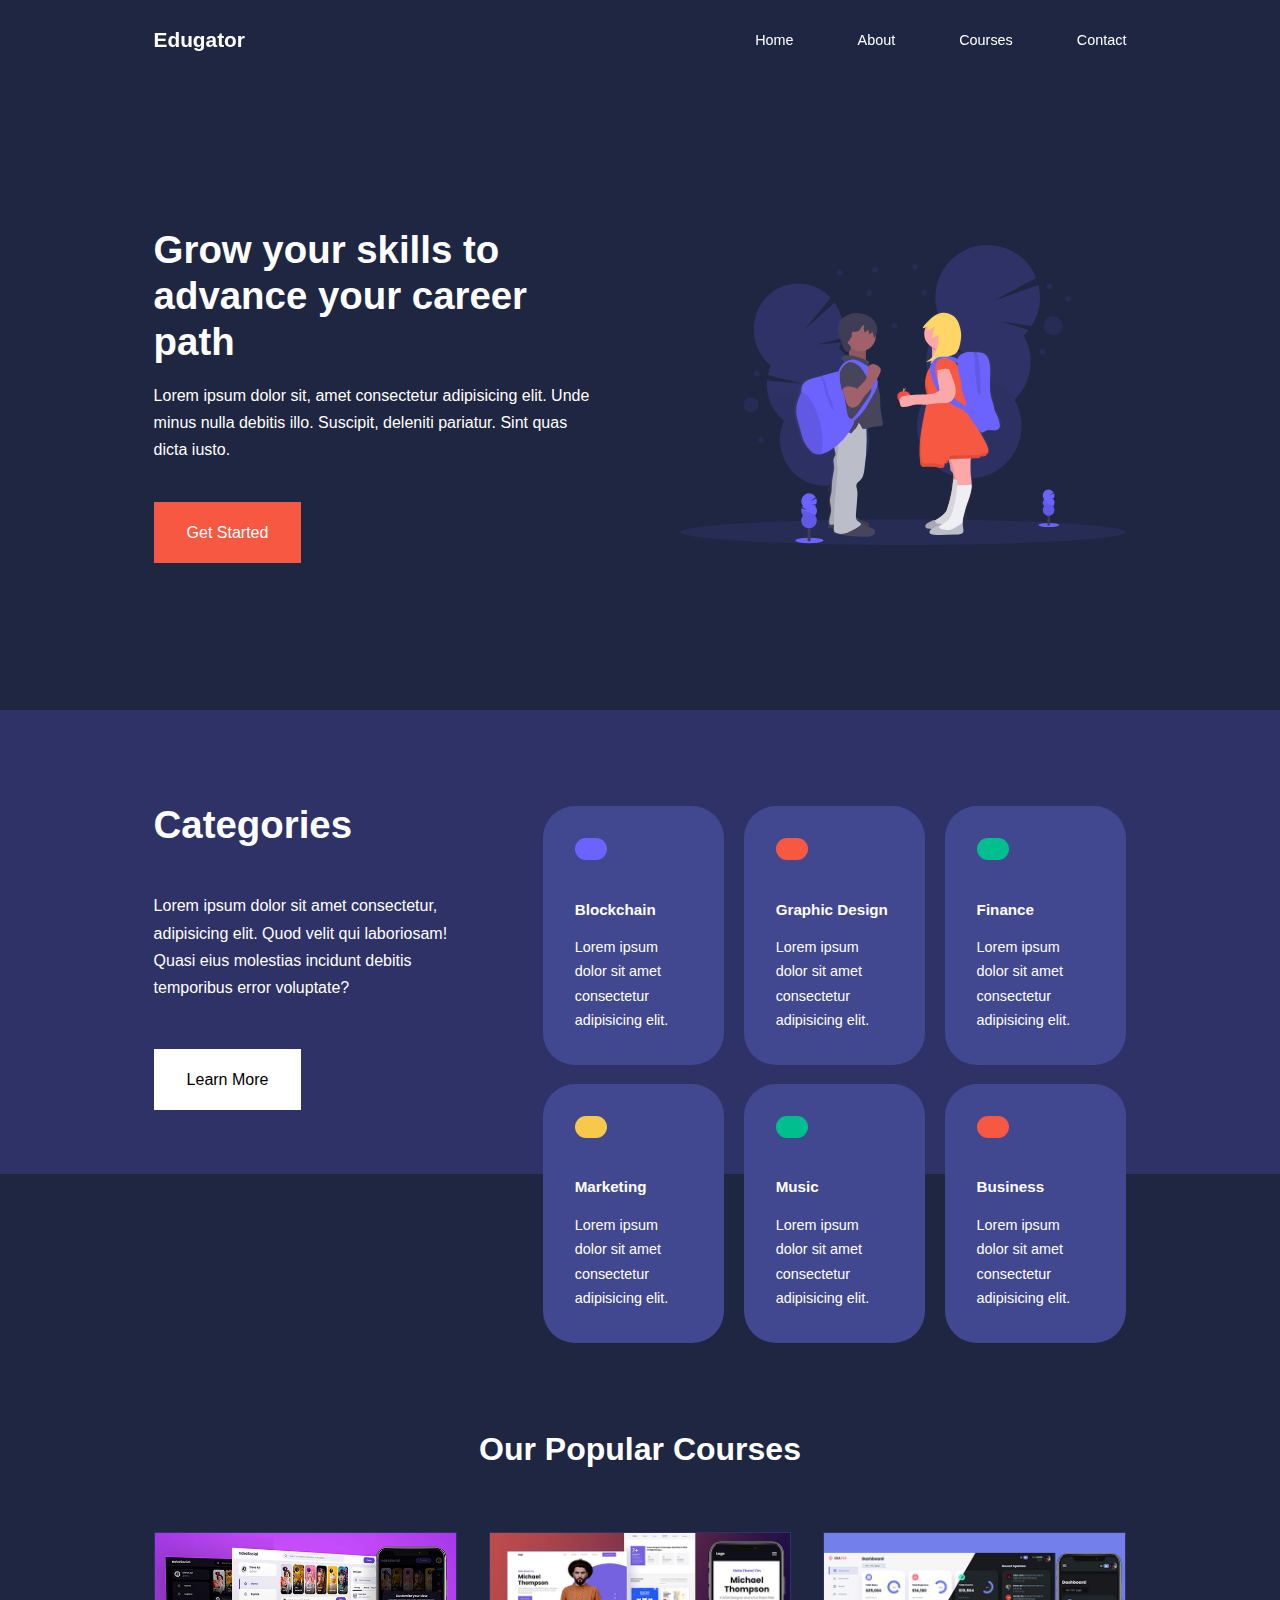
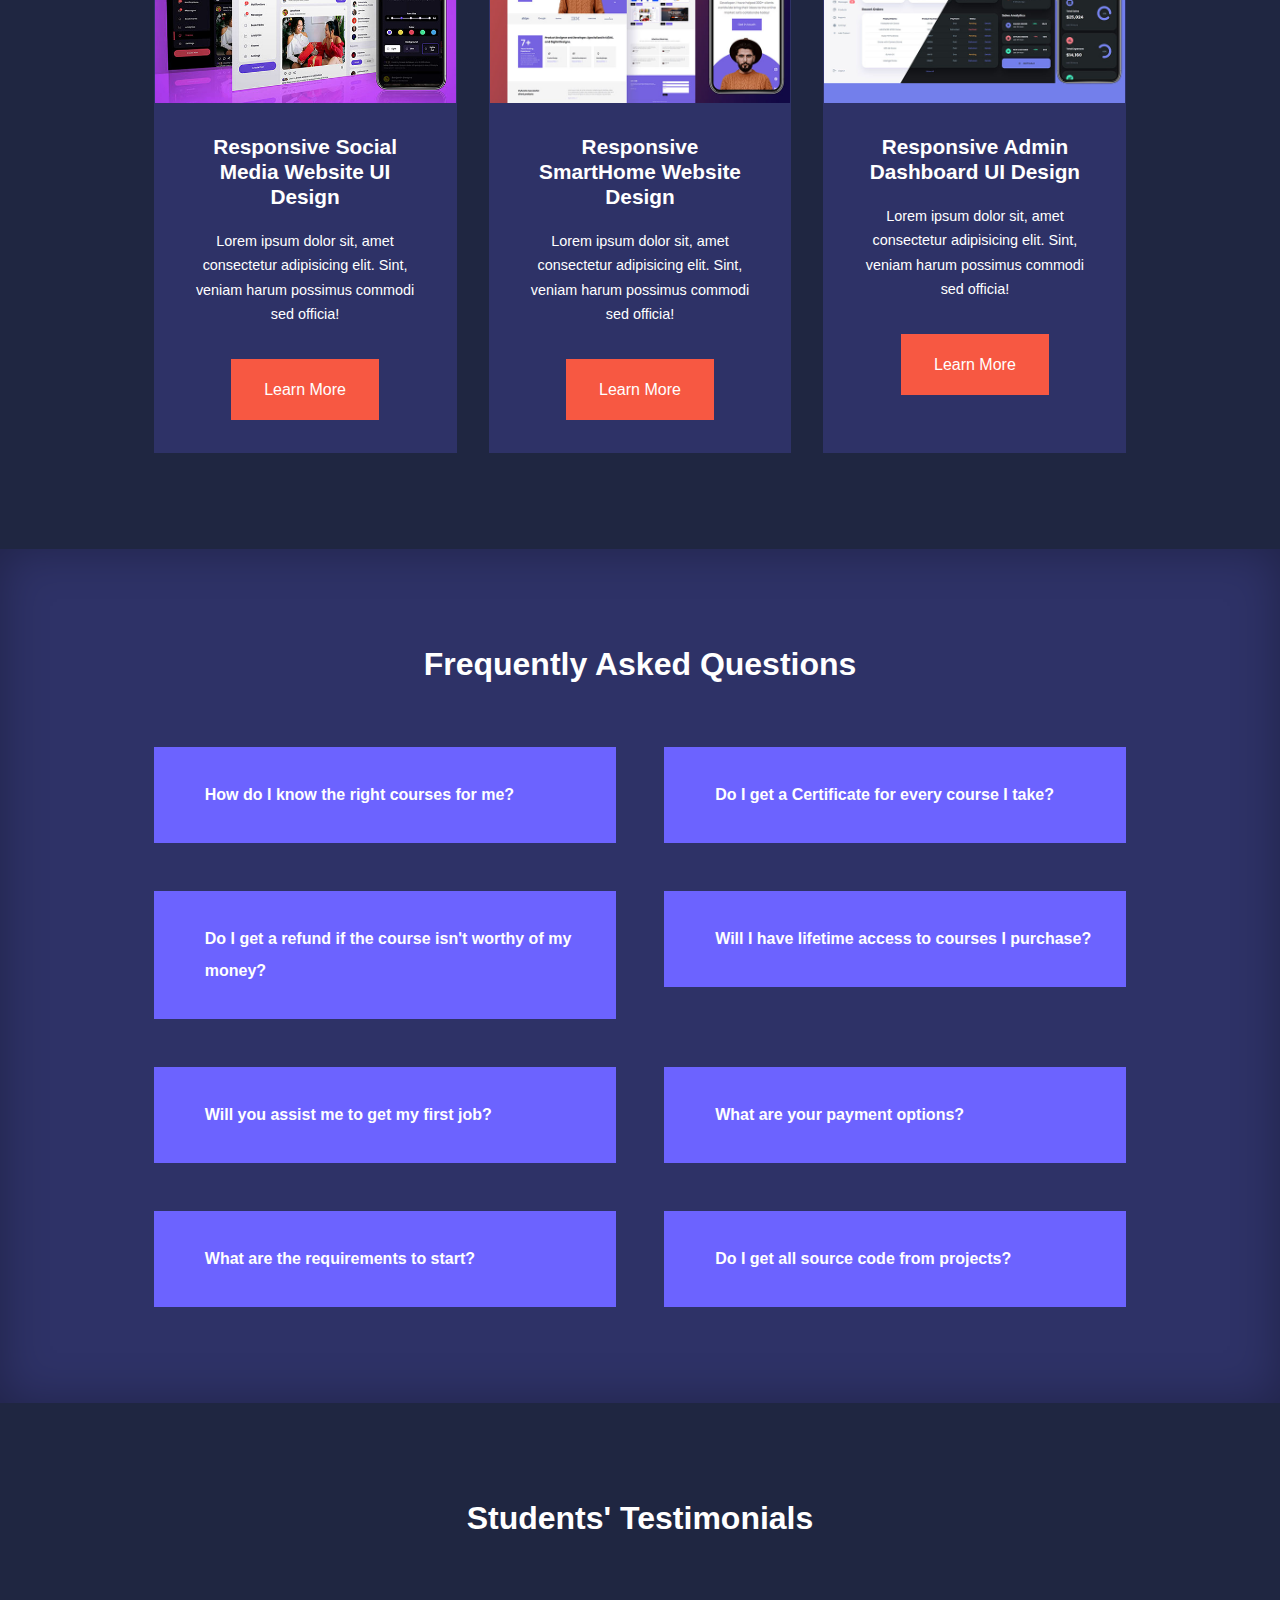
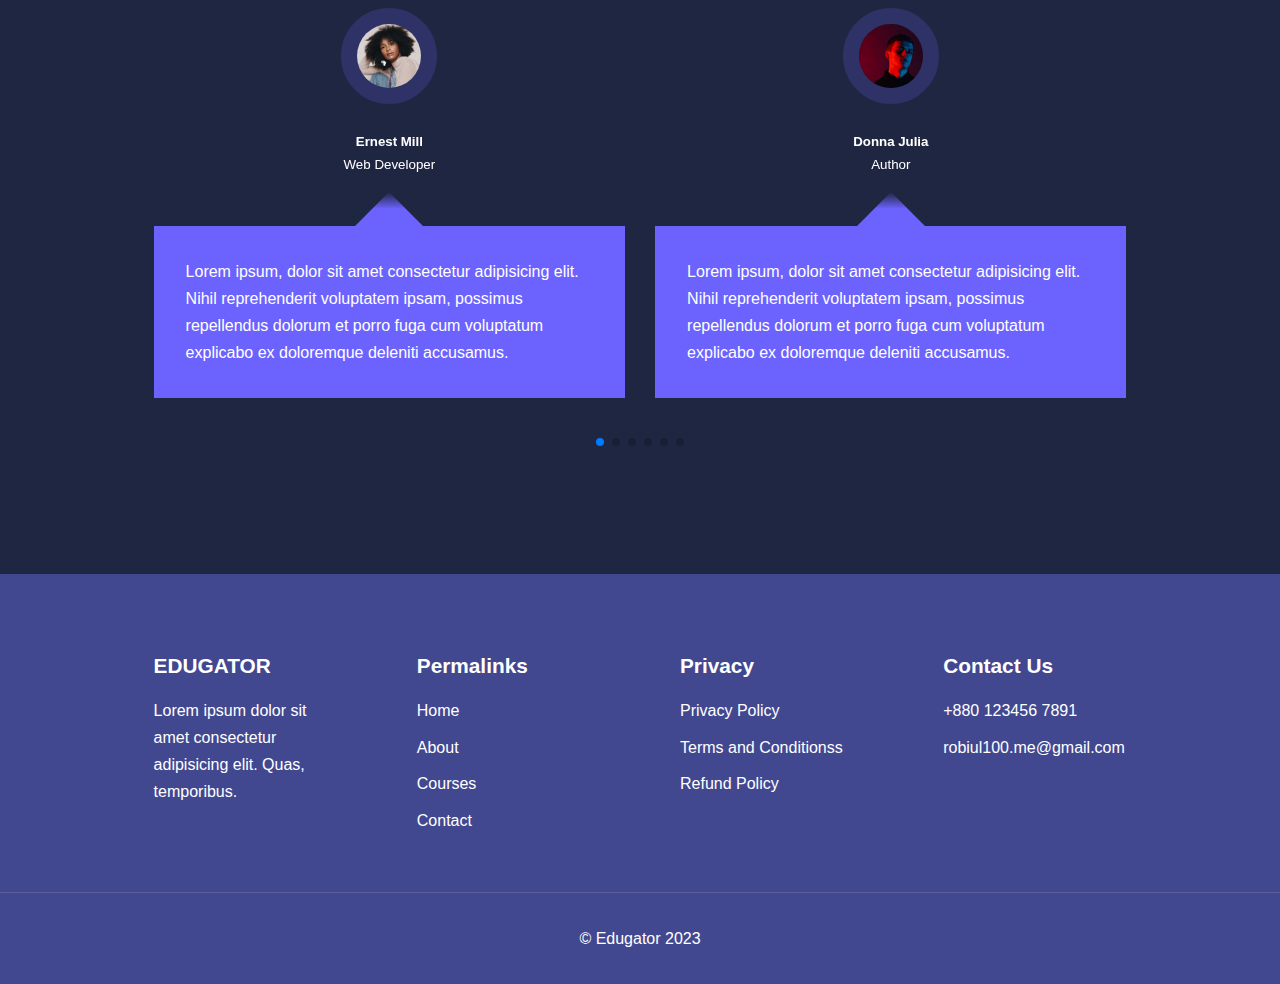
==== commit 02d526fe: "about page designed" ====
--- a/index.html
+++ b/index.html
@@ -12,7 +12,7 @@
         rel="stylesheet">
     <!-- IconScout cdn -->
     <link rel="stylesheet" href="https://unicons.iconscout.com/release/v4.0.8/css/line.css">
-    <link rel="stylesheet" href="./style.css">
+    <link rel="stylesheet" href="./css/style.css">
 
     <link rel="stylesheet" href="https://cdn.jsdelivr.net/npm/swiper@11/swiper-bundle.min.css" />
 </head>
@@ -482,7 +482,7 @@
                         +880 123456 7891
                     </li>
                     <li>
-                        robiul100.me@gmail.com
+                        <a href="mailto:robiul100.me@gmail.com">robiul100.me@gmail.com</a>
                     </li>
                 </ul>
 
--- a/css/style.css
+++ b/css/style.css
@@ -0,0 +1,649 @@
+* {
+    margin: 0;
+    padding: 0;
+    box-sizing: border-box;
+    border: none;
+    outline: none;
+    list-style: none;
+    text-decoration: none;
+}
+
+
+:root {
+    --color-primary: #6c63ff;
+    --color-success: #00bf8e;
+    --color-warning: #f7c94b;
+    --color-danger: #f75842;
+    --color-danger-varient: rgba(247, 88, 66, .4);
+    --color-white: #fff;
+    --color-light: rgba(255, 255, 255, .7);
+    --color-black: #000;
+    --color-bg: #1f2641;
+    --color-bg-1: #2e3267;
+    --color-bg-2: #424890;
+
+    --container-width-lg: 76%;
+    --container-width-md: 90%;
+    --container-width-sm: 94%;
+
+    --transition: all .4s ease
+}
+
+body {
+    font-family: Montserrat, sans-serif;
+    line-height: 1.7;
+    color: var(--color-white);
+    background: var(--color-bg);
+}
+
+.container {
+    width: var(--container-width-lg);
+    margin: 0 auto;
+    /* overflow: hidden; */
+    overflow-x: visible;
+}
+
+section {
+    padding: 6rem 0;
+}
+
+section h2 {
+    text-align: center;
+    margin-bottom: 4rem;
+}
+
+h1, h2, h3, h4, h5 {
+    line-height: 1.2;
+}
+
+h1 {
+    font-size: 2.4rem;
+}
+
+h2 {
+    font-size: 2rem;
+}
+
+h3 {
+    font-size: 1.6rem;
+}
+
+h4 {
+    font-size: 1.3rem;
+}
+
+a {
+    color: var(--color-white);
+}
+
+img {
+    width: 100%;
+    display: block;
+    object-fit: cover;
+}
+
+.btn {
+    display: inline-block;
+    background-color: var(--color-white);
+    color: var(--color-black);
+    padding: 1rem 2rem;
+    border: 1px solid transparent;
+    font-weight: 500;
+    transition: var(--transition);
+}
+
+.btn:hover {
+    background: transparent;
+    border-color: var(--color-white);
+    color: white;
+}
+
+.btn-primary {
+    background: var(--color-danger);
+    color: var(--color-white);
+}
+
+/* ========== NAVBAR =========== */
+nav {
+    width: 100%;
+    height: 5rem;
+    position: fixed;
+    top: 0;
+    left: 0;
+    z-index: 11;
+}
+
+.window-scroll {
+    background: var(--color-primary);
+    box-shadow: 0 3rem 3rem rgba(0, 0, 0, 0.3);
+}
+
+.nav__container {
+    height: 100%;
+    display: flex;
+    align-items: center;
+    justify-content: space-between;
+}
+
+.nav__menu {
+    display: flex;
+    gap: 4rem;
+}
+
+.nav__menu a {
+    font-size: .9rem;
+    color: var(--color-white);
+    transition: var(--transition);
+}
+
+.nav__menu a:hover {
+    color: var(--color-bg-2);
+}
+
+nav button {
+    display: none;
+}
+
+/* ========= HEADER ========= */
+header {
+    position: relative;
+    top: 5rem;
+    overflow: hidden;
+    margin-bottom: 5rem;
+    height: 70vh;
+}
+
+.header__container {
+    display: grid;
+    grid-template-columns: 1fr 1fr;
+    align-items: center;
+    height: 100%;
+    gap: 5rem;
+}
+
+.header__left p {
+    margin: 1rem 0 2.4rem;
+}
+
+/* CATEGORIES */
+.categories {
+    background: var(--color-bg-1);
+    height: 29rem;
+}
+
+.categories h1 {
+    line-height: 1;
+    margin-bottom: 3rem;
+}
+
+
+.categories__container {
+    display: grid;
+    grid-template-columns: 40% 60%;
+    /* gap: 4rem; */
+}
+
+.categories__left p {
+    margin: 1rem 0 3rem;
+}
+
+.categories__left {
+    margin-right: 4rem;
+}
+
+.categories__right {
+    display: grid;
+    grid-template-columns: repeat(3, 1fr);
+    gap: 1.2rem;
+}
+
+.category {
+    background: var(--color-bg-2);
+    padding: 2rem;
+    border-radius: 2rem;
+    transition: var(--transition);
+}
+
+.category:hover {
+    box-shadow: 0 3rem 3rem rgba(0, 0, 0, 0.2);
+    z-index: 1;
+}
+
+.category__icon {
+    background: var(--color-primary);
+    padding: 0.7rem 1rem;
+    border-radius: 0.9rem;
+    display: inline-block;
+}
+
+.category:nth-child(2) .category__icon {
+    background: var(--color-danger);
+}
+
+.category:nth-child(3) .category__icon {
+    background: var(--color-success);
+}
+
+.category:nth-child(4) .category__icon {
+    background: var(--color-warning);
+}
+
+.category:nth-child(5) .category__icon {
+    background: var(--color-success);
+}
+
+.category:nth-child(6) .category__icon {
+    background: var(--color-danger);
+}
+
+.category h5 {
+    margin: 2rem 0 1rem;
+    font-size: .95rem;
+}
+
+.category p {
+    font-size: 0.9rem;
+}
+
+/* ========== COURSES ============ */
+.courses {
+    margin-top: 10rem;
+}
+
+.courses__container {
+    display: grid;
+    grid-template-columns: repeat(3, 1fr);
+    gap: 2rem;
+}
+
+.course {
+    background: var(--color-bg-1);
+    border: 1px solid transparent;
+    transition: var(--transition);
+    text-align: center;
+}
+
+.course:hover {
+    background-color: transparent;
+    border-color: var(--color-primary);
+}
+
+.course__info {
+    padding: 2rem;
+}
+
+.course p {
+    margin: 1.2rem 0 2rem;
+    font-size: .9rem;
+}
+
+/* ========== FAQS ============ */
+.faqs {
+    background: var(--color-bg-1);
+    box-shadow: inset 0 0 3rem rgba(0, 0, 0, 0.3);
+}
+
+.faqs__container {
+    display: grid;
+    grid-template-columns: 1fr 1fr;
+    gap: 3rem;
+}
+
+.faq {
+    background: var(--color-primary);
+    display: flex;
+    padding: 2rem;
+    gap: 1.2rem;
+    height: fit-content;
+    align-items: flex-start;
+    cursor: pointer;
+    transition: var(--transition);
+    overflow: hidden;
+    user-select: none;
+}
+
+.faq h4 {
+    font-size: 1rem;
+    line-height: 2rem;
+}
+
+.faq p {
+    margin-top: 1rem;
+    font-size: .9rem;
+    display: none;
+}
+
+.faq.open p {
+    display: block;
+}
+
+
+/* ========== TESTIMONIALS ============ */
+
+.testimonials__container {
+    margin-bottom: 1rem;
+    overflow-x: hidden;
+    position: relative;
+    padding-bottom: 4rem;
+}
+
+.testimonial {
+    padding-top: .4rem;
+}
+
+.testimonial__img {
+    width: 6rem;
+    height: 6rem;
+    overflow: hidden;
+    border-radius: 50%;
+    border: 1rem solid var(--color-bg-1);
+    margin: 0 auto;
+}
+
+.testimonial__info {
+    text-align: center;
+    margin-top: 1.9rem;
+}
+
+.testimonial__body {
+    background: var(--color-primary);
+    padding: 2rem;
+    margin-top: 3rem;
+    position: relative;
+}
+
+.testimonial__body::before {
+    content: "";
+    background: linear-gradient(-135deg, transparent, var(--color-primary), var(--color-primary), var(--color-primary), var(--color-primary));
+    height: 3rem;
+    width: 3rem;
+    display: block;
+    position: absolute;
+    top: 0rem;
+    left: 50%;
+    transform: translate(-50%, -50%) rotate(-45deg);
+}
+
+
+/* ========== FOOTER ============ */
+footer {
+    background: var(--color-bg-2);
+
+}
+
+.footer__container {
+    display: grid;
+    grid-template-columns: repeat(4, 1fr);
+    gap: 5rem;
+    padding: 5rem 0 1.5rem;
+}
+
+.footer__container h4 {
+    margin-bottom: 1.1rem;
+}
+
+.footer ul li {
+    margin-bottom: .6rem;
+}
+
+.footer__container a:hover {
+    text-decoration: underline;
+}
+
+.social__icons {
+    display: flex;
+    gap: 1.5rem;
+    margin-top: 1.3rem;
+}
+
+.social__icons i {
+    /* background: var(--color-bg-1); */
+    border-radius: 50%;
+    padding: .5rem;
+}
+
+.social__icons i:hover {
+    background: var(--color-bg-1);
+}
+
+.copyright__text {
+    text-align: center;
+    border-top: 1px solid #eae2e228;
+    margin-top: 1.5rem;
+    padding: 2rem;
+}
+
+
+/* ==================== MEDIA QUERIES ==================== */
+
+@media screen and (max-width: 1024px) {
+    .container {
+        width: var(--container-width-md);
+    }
+
+    h1 {
+        font-size: 2.2rem;
+    }
+
+    h2 {
+        font-size: 1.7rem;
+    }
+
+    h3 {
+        font-size: 1.4rem;
+    }
+
+    h4 {
+        font-size: 1.2rem;
+    }
+
+    /* ================= NAVBAR =============== */
+
+    nav button {
+        display: inline-block;
+        font-size: 1.8rem;
+        background: transparent;
+        color: #fff;
+        cursor: pointer;
+    }
+
+    nav button#close-menu-btn {
+        display: none;
+    }
+
+    .nav__menu {
+        position: absolute;
+        top: 5rem;
+        right: 5%;
+        display: flex;
+        flex-direction: column;
+        gap: 0rem;
+        width: 15rem;
+        display: none;
+    }
+
+    .nav__menu li a {
+        display: block;
+        background: var(--color-primary);
+        padding: 2rem;
+        text-align: center;
+        width: 100%;
+        box-shadow: 0 0 1rem rgba(0, 0, 0, 0.2);
+        animation: animateNavList .5s linear forwards;
+        transform-origin: top right;
+        opacity: 0;
+    }
+
+    .nav__menu li a:hover {
+        background: var(--color-bg-2);
+        color: #fff;
+    }
+
+    .nav__menu li:nth-child(2) a {
+        animation-delay: .3s;
+    }
+
+    .nav__menu li:nth-child(3) a {
+        animation-delay: .6s;
+    }
+
+    .nav__menu li:nth-child(4) a {
+        animation-delay: .9s;
+    }
+
+    @keyframes animateNavList {
+        0% {
+            transform: rotateZ(-90deg) rotateY(200deg) rotateX(100deg);
+        }
+
+        100% {
+            transform: rotateZ(0deg);
+            opacity: 1;
+        }
+    }
+
+    .nav__menu.open {
+        display: flex;
+    }
+
+
+
+    /* ======= HEADER ========= */
+    header {
+        margin-bottom: 5rem;
+    }
+
+    .header__container {
+        gap: 0rem;
+    }
+
+    .header__left p {
+        margin: 1rem 0 1rem;
+    }
+
+    /* ======== CATEGORIES ========= */
+    .categories {
+        height: fit-content;
+    }
+
+    .categories__container {
+        grid-template-columns: 1fr;
+        gap: 4rem;
+    }
+
+    .categories__left {
+        margin-right: 0;
+    }
+
+
+
+    /* ========== COURSES ============ */
+    .courses {
+        margin-top: 0rem;
+    }
+
+    .courses__container {
+        grid-template-columns: repeat(2, 1fr);
+        gap: 2rem;
+    }
+
+    .course {
+        background: var(--color-bg-1);
+        border: 1px solid transparent;
+        transition: var(--transition);
+    }
+
+
+    /* ========== FAQS ============ */
+    .faqs__container {
+        grid-template-columns: 1fr;
+        gap: 1.5rem;
+    }
+
+    .faq {
+        padding: 1.2rem;
+    }
+
+
+    /* TESTIMONIALS */
+    .testimonial__body {
+        padding: 1.2rem;
+    }
+
+    .testimonial__info {
+        margin-top: 1.2rem;
+    }
+
+    /*  ============== footer ============= */
+    .footer__container {
+        grid-template-columns: repeat(2, 1fr);
+        gap: 5rem;
+    }
+}
+
+/* =============== MEDIA QUERY FOR PHONES =============== */
+@media screen and (max-width: 600px) {
+    .container {
+        width: var(--container-width-sm);
+    }
+
+    .nav__menu {
+        right: 3%;
+    }
+
+    /* === HEADER ===  */
+    header {
+        height: 100vh;
+
+    }
+
+    .header__container {
+        grid-template-columns: 1fr;
+        gap: 0rem;
+        text-align: center;
+    }
+
+    /*  === category === */
+    .categories__right {
+        grid-template-columns: repeat(2, 1fr);
+        gap: 0.7rem;
+    }
+
+    .category {
+        padding: 1rem;
+        border-radius: 1rem;
+    }
+
+    .category__icon {
+        margin-top: 4px;
+    }
+
+    /*  ======== COURSES ========= */
+    .courses__container {
+        grid-template-columns: 1fr;
+        width: 80%;
+        margin: 0 auto;
+    }
+
+
+    /*  ======= TESTIMONIALS ========== */
+    .testimonials__container {
+        width: 85%;
+        margin: 0 auto;
+    }
+
+
+    /*  ======= TESTIMONIALS ========== */
+    .footer__container {
+        grid-template-columns: 1fr;
+        text-align: center;
+        gap: 3rem;
+    }
+}
+
+@media screen and (max-width: 480px) {
+    .testimonials__container {
+        width: 100%;
+        margin: 0 auto;
+    }
+}